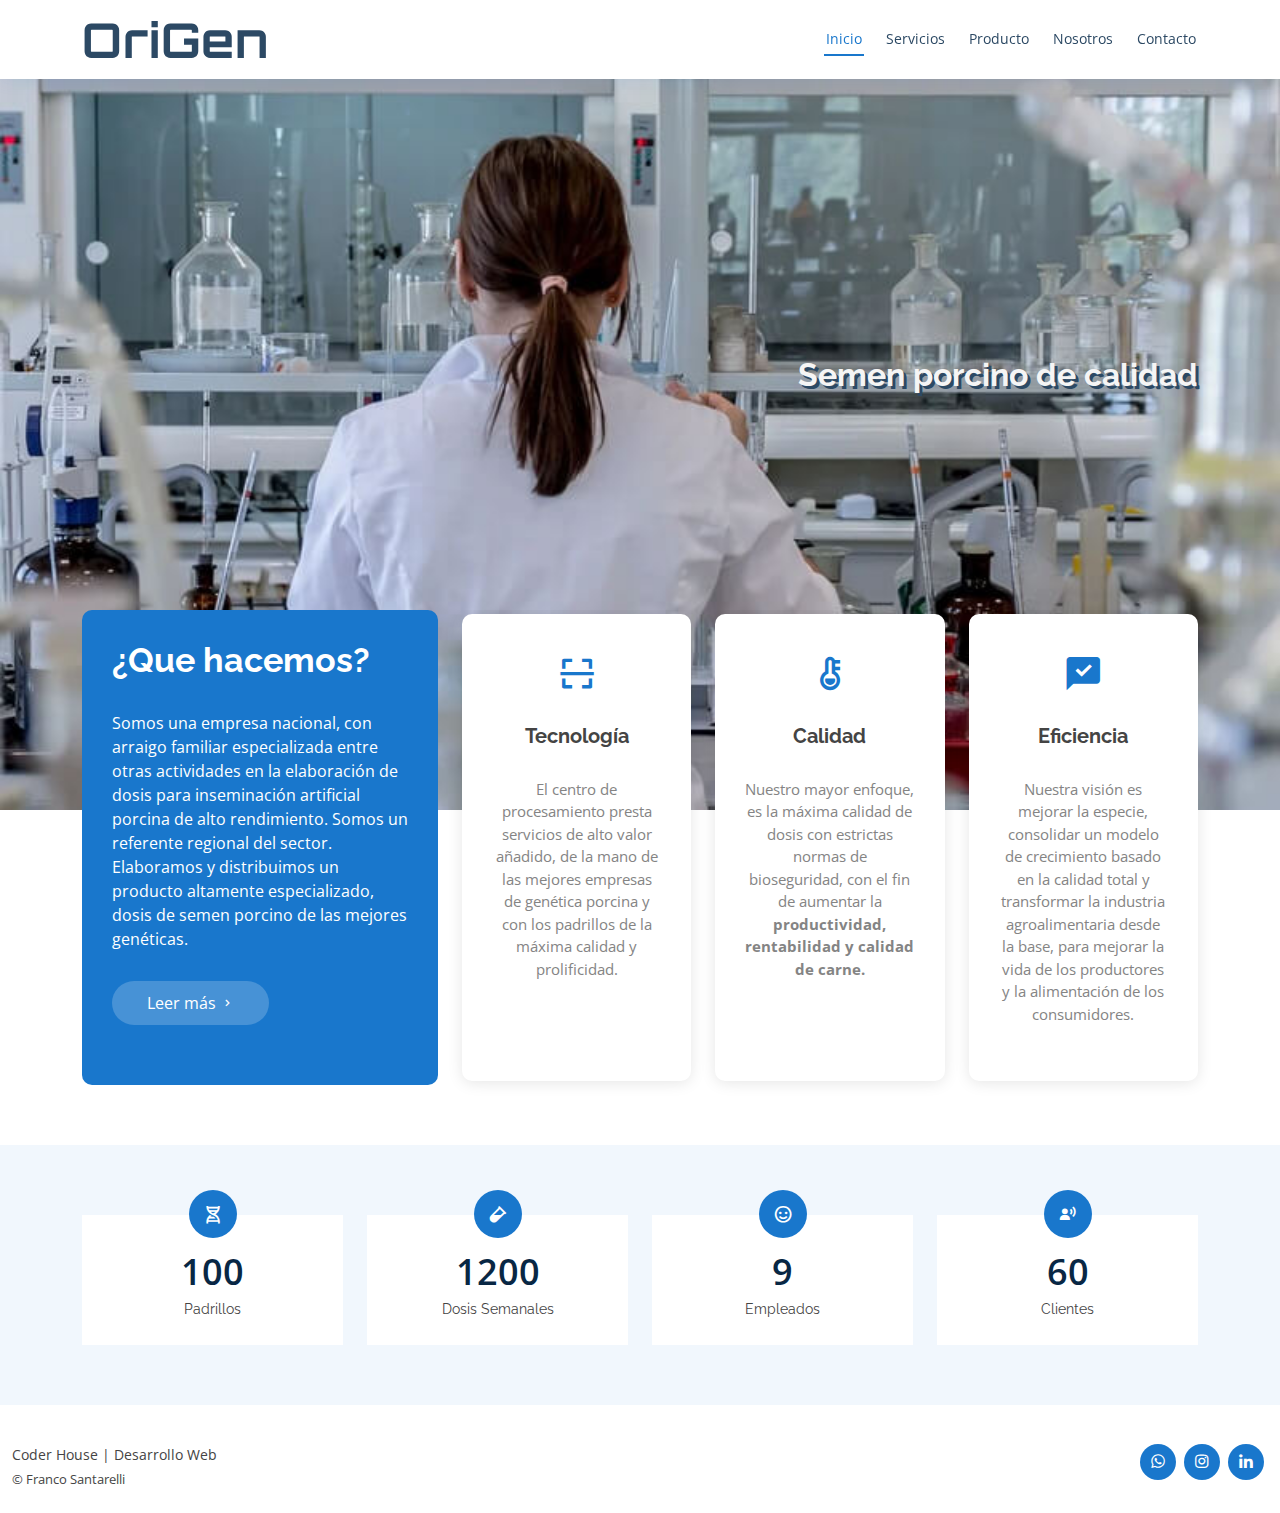
==== index.html @ 579c0810 "Agregué SEO" ====
<!DOCTYPE html>
<html lang="en">

<head>
    <meta charset="UTF-8">
    <meta http-equiv="X-UA-Compatible" content="IE=edge">
    <meta name="viewport" content="width=device-width, initial-scale=1.0">
    <title>OriGen</title>

    <!-- SEO -->

    <meta name="description"
        content="Empresa familiar, especializada en la elaboración de dosis de semen para inseminación artificial porcina de alto rendimiento.">
    <meta name="keywords" content="GENÉTICA, INSEMINACIÓN, ARTIFICIAL, PORCINO, CALIDAD">

    <!-- Google Fonts -->

    <link href="https://fonts.googleapis.com/css2?family=Orbitron&display=swap" rel="stylesheet">
    <link
        href="https://fonts.googleapis.com/css?family=Open+Sans:300,300i,400,400i,600,600i,700,700i|Raleway:300,300i,400,400i,500,500i,600,600i,700,700i|Poppins:300,300i,400,400i,500,500i,600,600i,700,700i"
        rel="stylesheet">

    <!-- Boostrap por CDN-->

    <!-- <link href="https://cdn.jsdelivr.net/npm/bootstrap@5.1.0/dist/css/bootstrap.min.css" rel="stylesheet"
        integrity="sha384-KyZXEAg3QhqLMpG8r+8fhAXLRk2vvoC2f3B09zVXn8CA5QIVfZOJ3BCsw2P0p/We" crossorigin="anonymous"> -->


    <!-- CSS Framework -->

    <link rel="stylesheet" href="./assets/vendor/bootstrap-5.1.0-dist/css/bootstrap.css">
    <link rel="stylesheet" href="./assets/vendor/boxicons/css/boxicons.min.css">
    <link rel="stylesheet" href="./assets/vendor/remixicon/remixicon.css">
    <link rel="stylesheet" href="./assets/vendor/bootstrap-icons/bootstrap-icons.css"> <!-- Menú hamburguesa -->

    <!-- CSS Principal -->

    <link rel="stylesheet" href="./assets/css/style.css">

    <!-- SCSS, por ahora solo Footer -->
    <link rel="stylesheet" href="./assets/css/styles.css">

</head>

<body>

    <!--  Header  -->

    <header id="header" class="fixed-top">
        <div class="container d-flex align-items-center">

            <h1 class="logo me-auto"><a href="./index.html">OriGen</a></h1>

            <nav id="navbar" class="navbar order-last order-lg-0">
                <ul>
                    <li><a class="nav-link scrollto active" href="./index.html">Inicio</a></li>
                    <li><a class="nav-link scrollto" href="./pages/servicios.html">Servicios</a></li>
                    <li><a class="nav-link scrollto" href="./pages/productos.html">Producto</a></li>
                    <li><a class="nav-link scrollto" href="./pages/nosotros.html">Nosotros</a></li>
                    <li><a class="nav-link scrollto" href="./pages/contacto.html">Contacto</a></li>
                </ul>
                <i class="bi bi-list mobile-nav-toggle"></i>
            </nav>

        </div>
    </header>

    <!-- Fin Header -->

    <!--  Intro  -->

    <section id="intro" class="d-flex align-items-center">
        <div class="container">
            <h2>Semen porcino de calidad</h2>
        </div>
    </section>

    <!-- Fin Intro -->

    <main id="main">

        <!--  Que Hacemos  -->

        <section id="queHacemos" class="queHacemos">

            <div class="container">

                <div class="row">
                    <div class="col-lg-4 d-flex align-items-stretch">
                        <div class="content">
                            <h3>¿Que hacemos?</h3>
                            <p>
                                Somos una empresa nacional, con arraigo familiar especializada entre otras actividades
                                en la
                                elaboración de dosis para inseminación artificial porcina de alto rendimiento. Somos un
                                referente
                                regional del sector.
                                Elaboramos y distribuimos un producto altamente especializado, dosis de semen porcino de
                                las
                                mejores
                                genéticas.
                            </p>
                            <div class="text-lg-start">
                                <button type="button" class="more-btn" data-toggle="collapse" data-target="#demo">Leer
                                    más <i class="bx bx-chevron-right"></i></button>
                                <div class="botonColapsado">
                                    <div id="demo" class="collapse">
                                        <p>
                                            Tenemos un alto componente biotecnológico
                                            dedicada a la
                                            prestación
                                            de
                                            servicios
                                            de gran valor añadido: nuestro trabajo e innovación continua ayudan a
                                            incrementar la
                                            rentabilidad
                                            y la
                                            calidad de miles de explotaciones de todo el mundo. Y contribuimos a
                                            optimizar
                                            los
                                            resultados de
                                            las
                                            compañías de mejora genética más competitivas del mercado global.
                                        </p>
                                    </div>
                                </div>
                            </div>
                        </div>


                    </div>
                    <div class="col-lg-8 d-flex align-items-stretch">
                        <div class="icon-boxes d-flex flex-column justify-content-center">
                            <div class="row">
                                <div class="col-xl-4 d-flex align-items-stretch">
                                    <div class="icon-box mt-4 mt-xl-0">
                                        <i class='bx bx-scan'></i>
                                        <h4>Tecnología<a href=""></a></h4>
                                        <p>El centro de procesamiento presta servicios de alto valor añadido, de la
                                            mano
                                            de las mejores
                                            empresas de genética porcina y con los padrillos de la máxima calidad y
                                            prolificidad.</p>
                                    </div>
                                </div>
                                <div class="col-xl-4 d-flex align-items-stretch">
                                    <div class="icon-box mt-4 mt-xl-0">
                                        <i class='bx bxs-thermometer'></i>
                                        <h4>Calidad</h4>
                                        <p>Nuestro mayor enfoque, es la máxima calidad de dosis con estrictas normas de
                                            bioseguridad,
                                            con
                                            el
                                            fin de aumentar la <strong>productividad, rentabilidad y calidad de
                                                carne.</strong></p>
                                    </div>
                                </div>
                                <div class="col-xl-4 d-flex align-items-stretch">
                                    <div class="icon-box mt-4 mt-xl-0">
                                        <i class='bx bxs-comment-check'></i>
                                        <h4>Eficiencia</h4>
                                        <p>Nuestra visión es mejorar la especie, consolidar un modelo de crecimiento
                                            basado en la
                                            calidad
                                            total
                                            y transformar la industria agroalimentaria desde la base, para mejorar la
                                            vida de los
                                            productores y
                                            la alimentación de los consumidores.</p>
                                    </div>
                                </div>
                            </div>
                        </div>

                    </div>
                </div>

            </div>
        </section>

        <!-- Fin Que Hacemos -->

        <!-- Panel  -->

        <section id="counts" class="counts">
            <div class="container">

                <div class="row">

                    <div class="col-lg-3 col-md-6">
                        <div class="count-box">
                            <i class='bx bx-dna'></i>
                            <span>100</span>
                            <p>Padrillos</p>
                        </div>
                    </div>

                    <div class="col-lg-3 col-md-6 mt-5 mt-md-0">
                        <div class="count-box">
                            <i class='bx bxs-vial'></i>
                            <span>1200</span>
                            <p>Dosis Semanales</p>
                        </div>
                    </div>

                    <div class="col-lg-3 col-md-6 mt-5 mt-lg-0">
                        <div class="count-box">
                            <i class='bx bx-smile'></i>
                            <span>9</span>
                            <p>Empleados</p>
                        </div>
                    </div>

                    <div class="col-lg-3 col-md-6 mt-5 mt-lg-0">
                        <div class="count-box">
                            <i class='bx bxs-user-voice'></i>
                            <span>60</span>
                            <p>Clientes</p>
                        </div>
                    </div>

                </div>

            </div>
        </section>

        <!-- Fin Panel  -->

        <!-- Footer -->

        <footer class="footer">
            <div class="container-fluid d-md-flex py-4">

                <div class="me-md-auto text-center text-md-start">
                    <div class="derechos">
                        Coder House | Desarrollo Web
                    </div>
                    <div class="creditos">
                        &copy; Franco Santarelli
                    </div>
                </div>
                <div class="social-links text-center text-md-right pt-3 pt-md-0">
                    <a href="#" class="whatsapp"><i class='bx bxl-whatsapp'></i></a>
                    <a href="#" class="instagram"><i class="bx bxl-instagram"></i></a>
                    <a href="#" class="linkedin"><i class="bx bxl-linkedin"></i></a>
                </div>

            </div>
        </footer>

        <!-- Fin Footer -->

        <!-- Menu Hamburguesa -->
        <script src="./assets/js/main.js"></script>

        <!-- JS Bootstrap -->

        <script src="https://code.jquery.com/jquery-3.5.1.slim.min.js"
            integrity="sha384-DfXdz2htPH0lsSSs5nCTpuj/zy4C+OGpamoFVy38MVBnE+IbbVYUew+OrCXaRkfj"
            crossorigin="anonymous"></script>
        <script src="https://cdn.jsdelivr.net/npm/popper.js@1.16.0/dist/umd/popper.min.js"
            integrity="sha384-Q6E9RHvbIyZFJoft+2mJbHaEWldlvI9IOYy5n3zV9zzTtmI3UksdQRVvoxMfooAo"
            crossorigin="anonymous"></script>
        <script src="https://stackpath.bootstrapcdn.com/bootstrap/4.5.0/js/bootstrap.min.js"
            integrity="sha384-OgVRvuATP1z7JjHLkuOU7Xw704+h835Lr+6QL9UvYjZE3Ipu6Tp75j7Bh/kR0JKI"
            crossorigin="anonymous"></script>

</body>
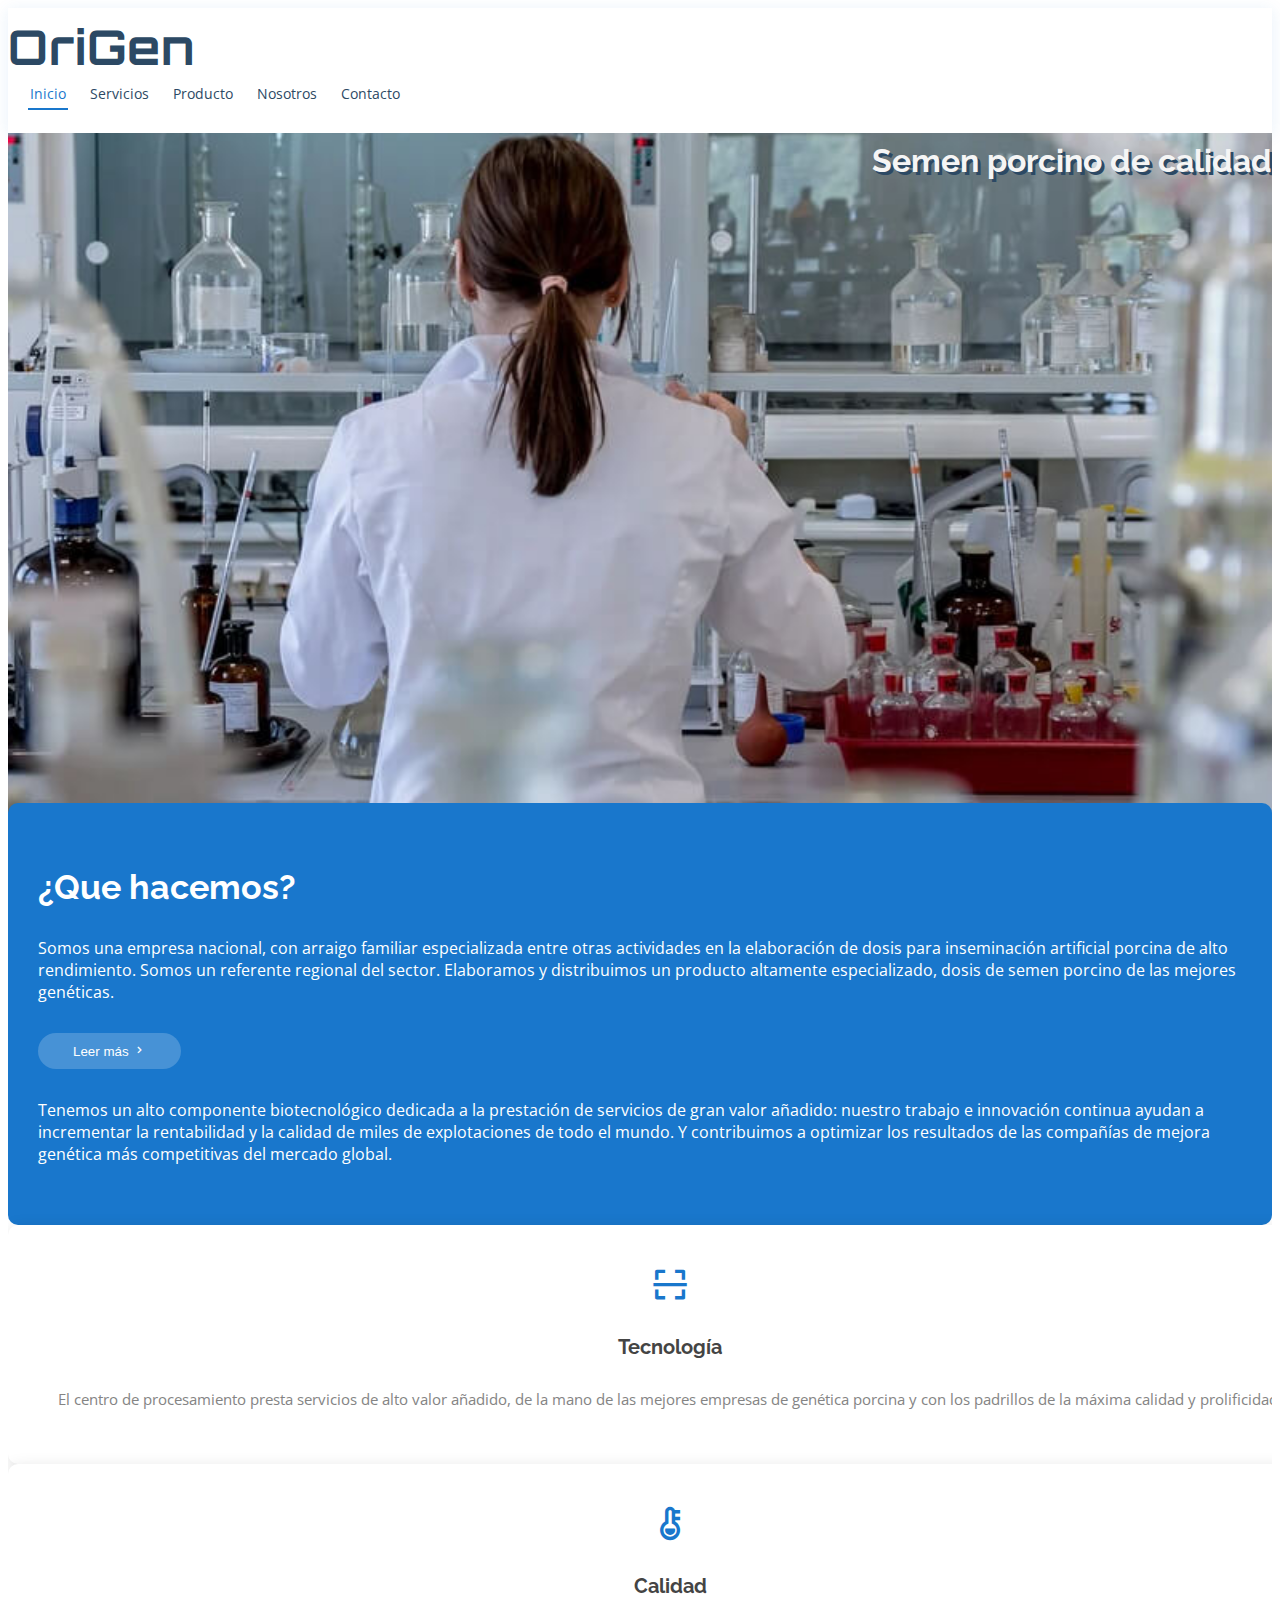
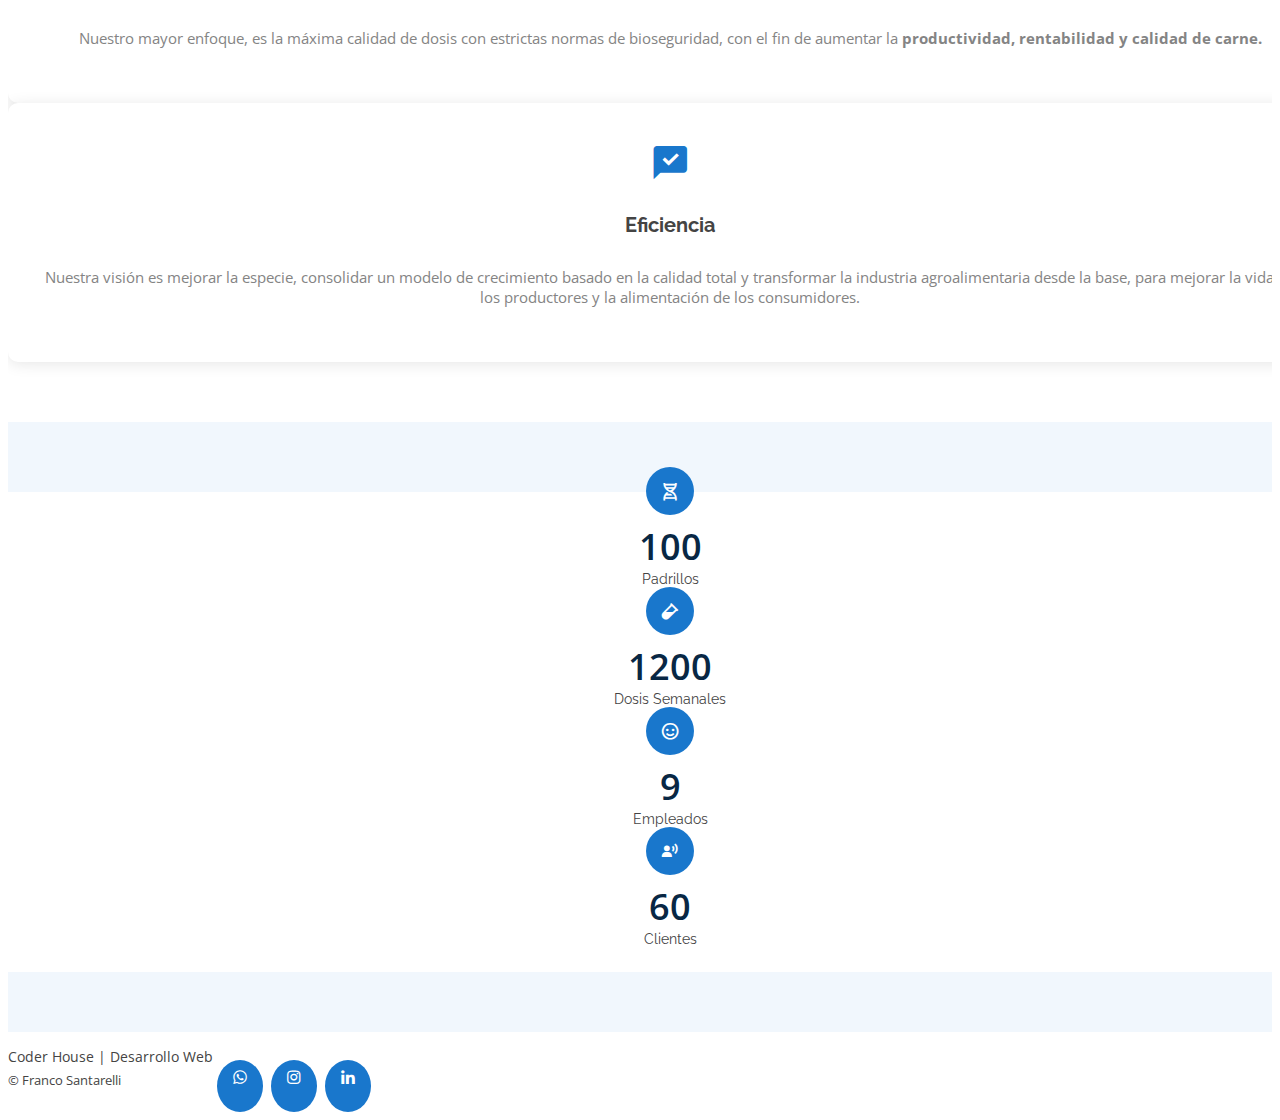
==== commit 419ac42c: "PreEntregaNro4" ====
--- a/index.html
+++ b/index.html
@@ -22,23 +22,20 @@
 
     <!-- Boostrap por CDN-->
 
-    <!-- <link href="https://cdn.jsdelivr.net/npm/bootstrap@5.1.0/dist/css/bootstrap.min.css" rel="stylesheet"
-        integrity="sha384-KyZXEAg3QhqLMpG8r+8fhAXLRk2vvoC2f3B09zVXn8CA5QIVfZOJ3BCsw2P0p/We" crossorigin="anonymous"> -->
+    <link href="https://cdn.jsdelivr.net/npm/bootstrap@5.1.0/dist/css/bootstrap.min.css" rel="stylesheet"
+        integrity="sha384-KyZXEAg3QhqLMpG8r+8fhAXLRk2vvoC2f3B09zVXn8CA5QIVfZOJ3BCsw2P0p/We" crossorigin="anonymous">
 
 
     <!-- CSS Framework -->
 
-    <link rel="stylesheet" href="./assets/vendor/bootstrap-5.1.0-dist/css/bootstrap.css">
+    <!--     <link rel="stylesheet" href="./assets/vendor/bootstrap-5.1.0-dist/css/bootstrap.css"> -->
     <link rel="stylesheet" href="./assets/vendor/boxicons/css/boxicons.min.css">
     <link rel="stylesheet" href="./assets/vendor/remixicon/remixicon.css">
     <link rel="stylesheet" href="./assets/vendor/bootstrap-icons/bootstrap-icons.css"> <!-- Menú hamburguesa -->
 
-    <!-- CSS Principal -->
-
-    <link rel="stylesheet" href="./assets/css/style.css">
-
-    <!-- SCSS, por ahora solo Footer -->
+    <!-- SCSS y Menu -->
     <link rel="stylesheet" href="./assets/css/styles.css">
+    <link rel="stylesheet" href="./assets/css/styles_menu.css">
 
 </head>
 
--- a/assets/css/styles.css
+++ b/assets/css/styles.css
@@ -1,3 +1,65 @@
+/* General */
+body {
+  font-family: "Open Sans", sans-serif;
+  color: #444444;
+}
+
+a {
+  color: #1977cc;
+  text-decoration: none;
+}
+
+a:hover {
+  color: #3291e6;
+  text-decoration: none;
+}
+
+h1,
+h2,
+h3,
+h4,
+h5,
+h6 {
+  font-family: "Raleway", sans-serif;
+}
+
+/* Contenedores comunes */
+/* Header */
+#header {
+  background: #fff;
+  -webkit-transition: all 0.5s;
+  transition: all 0.5s;
+  z-index: 997;
+  padding: 15px 0;
+  -webkit-box-shadow: 0px 2px 15px rgba(25, 119, 204, 0.1);
+          box-shadow: 0px 2px 15px rgba(25, 119, 204, 0.1);
+}
+
+#header .logo {
+  font-size: 30px;
+  margin: 0;
+  padding: 0;
+  line-height: 1;
+  font-weight: 700;
+  letter-spacing: 0.5px;
+  font-family: 'Orbitron', sans-serif;
+  font-size: xxx-large;
+}
+
+#header .logo a {
+  color: #2c4964;
+}
+
+#header .logo img {
+  max-height: 40px;
+}
+
+#header.header-scrolled {
+  top: 0;
+}
+
+/* Menu */
+/* @import "_menu"; */
 /* Footer */
 .footer {
   color: #444444;
@@ -9,10 +71,6 @@
   padding-top: 5px;
   font-size: 13px;
   color: #444444;
-}
-
-.footer .creditos p {
-  color: red;
 }
 
 .footer .social-links a {
@@ -36,4 +94,616 @@
   color: #fff;
   text-decoration: none;
 }
+
+/* Titulos secciones (pages) */
+section {
+  padding: 0 0 60px 0;
+  overflow: hidden;
+}
+
+.section-bg {
+  background-color: #f1f7fd;
+}
+
+.section-title {
+  text-align: center;
+  padding-bottom: 30px;
+}
+
+.section-title h2 {
+  font-size: 32px;
+  font-weight: bold;
+  margin-bottom: 20px;
+  padding-bottom: 20px;
+  position: relative;
+  color: #2c4964;
+  margin-top: 100px;
+}
+
+.section-title h2::before {
+  content: "";
+  position: absolute;
+  display: block;
+  width: 120px;
+  height: 1px;
+  background: #ddd;
+  bottom: 1px;
+  left: calc(50% - 60px);
+}
+
+.section-title h2::after {
+  content: "";
+  position: absolute;
+  display: block;
+  width: 40px;
+  height: 3px;
+  background: #1977cc;
+  bottom: 0;
+  left: calc(50% - 20px);
+}
+
+.section-title p {
+  margin-bottom: 0;
+}
+
+/* Home */
+#intro {
+  width: 100%;
+  height: 90vh;
+  background: url("../img/gallery/gallery-3.jpg") top center;
+  background-size: cover;
+  margin-bottom: -200px;
+}
+
+#intro .container {
+  position: relative;
+}
+
+#intro h2 {
+  margin: 0;
+  font-size: 78px;
+  font-weight: 700;
+  line-height: 56px;
+  color: whitesmoke;
+  text-shadow: 3px 3px #2c4964;
+  text-align: right;
+  font-size: xx-large;
+}
+
+#intro .btn-get-started {
+  font-family: "Raleway", sans-serif;
+  text-transform: uppercase;
+  font-weight: 500;
+  font-size: 14px;
+  letter-spacing: 1px;
+  display: inline-block;
+  padding: 12px 35px;
+  margin-top: 30px;
+  border-radius: 50px;
+  -webkit-transition: 0.5s;
+  transition: 0.5s;
+  color: #fff;
+  background: #1977cc;
+}
+
+#intro .btn-get-started:hover {
+  background: #3291e6;
+}
+
+@media (min-width: 1024px) {
+  #intro {
+    background-attachment: fixed;
+  }
+}
+
+@media (max-width: 992px) {
+  #intro {
+    margin-bottom: 0;
+    height: 100vh;
+  }
+  #intro .container {
+    padding-bottom: 63px;
+  }
+  #intro h1 {
+    font-size: 28px;
+    line-height: 36px;
+  }
+  #intro h2 {
+    font-size: 18px;
+    line-height: 24px;
+    margin-bottom: 30px;
+  }
+}
+
+@media (max-height: 600px) {
+  #intro {
+    height: 110vh;
+  }
+}
+
+/* Que Hacemos */
+.queHacemos .content {
+  padding: 30px;
+  background: #1977cc;
+  border-radius: 10px;
+  color: #fff;
+}
+
+.queHacemos .content h3 {
+  font-weight: 700;
+  font-size: 34px;
+  margin-bottom: 30px;
+}
+
+.queHacemos .content p {
+  margin-bottom: 30px;
+}
+
+.queHacemos .content .more-btn {
+  display: inline-block;
+  -webkit-transition: all ease-in-out 0.4s;
+  transition: all ease-in-out 0.4s;
+  background: rgba(255, 255, 255, 0.2);
+  border: 0;
+  padding: 10px 35px;
+  color: #fff;
+  -webkit-transition: 0.4s;
+  transition: 0.4s;
+  border-radius: 50px;
+}
+
+.queHacemos .content .more-btn i {
+  font-size: 14px;
+}
+
+.queHacemos .content .more-btn:hover {
+  color: #1977cc;
+  background: #fff;
+}
+
+.queHacemos .icon-boxes .icon-box {
+  text-align: center;
+  border-radius: 10px;
+  background: #fff;
+  -webkit-box-shadow: 0px 2px 15px rgba(0, 0, 0, 0.1);
+          box-shadow: 0px 2px 15px rgba(0, 0, 0, 0.1);
+  padding: 40px 30px;
+  width: 100%;
+}
+
+.queHacemos .icon-boxes .icon-box i {
+  font-size: 40px;
+  color: #1977cc;
+  margin-bottom: 30px;
+}
+
+.queHacemos .icon-boxes .icon-box h4 {
+  font-size: 20px;
+  font-weight: 700;
+  margin: 0 0 30px 0;
+}
+
+.queHacemos .icon-boxes .icon-box p {
+  font-size: 15px;
+  color: #848484;
+}
+
+.queHacemos .botonColapsado {
+  margin-top: 30px;
+}
+
+.counts {
+  background: #f1f7fd;
+  padding: 70px 0 60px;
+}
+
+.counts .count-box {
+  padding: 30px 30px 25px 30px;
+  width: 100%;
+  position: relative;
+  text-align: center;
+  background: #fff;
+}
+
+.counts .count-box i {
+  position: absolute;
+  top: -25px;
+  left: 50%;
+  -webkit-transform: translateX(-50%);
+          transform: translateX(-50%);
+  font-size: 20px;
+  background: #1977cc;
+  color: #fff;
+  border-radius: 50px;
+  display: -webkit-inline-box;
+  display: -ms-inline-flexbox;
+  display: inline-flex;
+  -webkit-box-align: center;
+      -ms-flex-align: center;
+          align-items: center;
+  -webkit-box-pack: center;
+      -ms-flex-pack: center;
+          justify-content: center;
+  width: 48px;
+  height: 48px;
+}
+
+.counts .count-box span {
+  font-size: 36px;
+  display: block;
+  font-weight: 600;
+  color: #082744;
+}
+
+.counts .count-box p {
+  padding: 0;
+  margin: 0;
+  font-family: "Raleway", sans-serif;
+  font-size: 14px;
+}
+
+/* Servicios */
+.servicios .icon-box {
+  text-align: center;
+  border: 1px solid #d5e1ed;
+  padding: 80px 20px;
+  -webkit-transition: all ease-in-out 0.3s;
+  transition: all ease-in-out 0.3s;
+}
+
+.servicios .icon-box .icon {
+  margin: 0 auto;
+  width: 64px;
+  height: 64px;
+  background: #1977cc;
+  border-radius: 5px;
+  -webkit-transition: all 0.3s ease-out 0s;
+  transition: all 0.3s ease-out 0s;
+  display: -webkit-box;
+  display: -ms-flexbox;
+  display: flex;
+  -webkit-box-align: center;
+      -ms-flex-align: center;
+          align-items: center;
+  -webkit-box-pack: center;
+      -ms-flex-pack: center;
+          justify-content: center;
+  margin-bottom: 20px;
+  -webkit-transform-style: preserve-3d;
+          transform-style: preserve-3d;
+}
+
+.servicios .icon-box .icon i {
+  color: #fff;
+  font-size: 28px;
+}
+
+.servicios .icon-box .icon::before {
+  position: absolute;
+  content: "";
+  left: -8px;
+  top: -8px;
+  height: 100%;
+  width: 100%;
+  background: #badaf7;
+  border-radius: 5px;
+  -webkit-transition: all 0.3s ease-out 0s;
+  transition: all 0.3s ease-out 0s;
+  -webkit-transform: translateZ(-1px);
+          transform: translateZ(-1px);
+}
+
+.servicios .icon-box h4 {
+  font-weight: 700;
+  margin-bottom: 15px;
+  font-size: 24px;
+}
+
+.servicios .icon-box h4 a {
+  color: #2c4964;
+}
+
+.servicios .icon-box p {
+  line-height: 24px;
+  font-size: 14px;
+  margin-bottom: 0;
+}
+
+.servicios .icon-box:hover {
+  background: #1977cc;
+  border-color: #1977cc;
+}
+
+.servicios .icon-box:hover .icon {
+  background: #fff;
+}
+
+.servicios .icon-box:hover .icon i {
+  color: #1977cc;
+}
+
+.servicios .icon-box:hover .icon::before {
+  background: #3291e6;
+}
+
+.servicios .icon-box:hover h4 a {
+  color: #fff;
+}
+
+.servicios .icon-box:hover p {
+  color: #fff;
+}
+
+/* Productos */
+.productos {
+  overflow: hidden;
+}
+
+.productos .nav-tabs {
+  border: 0;
+}
+
+.productos .nav-link {
+  border: 0;
+  padding: 12px 15px 12px 0;
+  -webkit-transition: 0.3s;
+  transition: 0.3s;
+  color: #2c4964;
+  border-radius: 0;
+  border-right: 2px solid #ebf1f6;
+  font-weight: 600;
+  font-size: 15px;
+}
+
+.productos .nav-link:hover {
+  color: #1977cc;
+}
+
+.productos .nav-link.active {
+  color: #1977cc;
+  border-color: #1977cc;
+}
+
+.productos .tab-pane.active {
+  -webkit-animation: fadeIn 0.5s ease-out;
+  animation: fadeIn 0.5s ease-out;
+}
+
+.productos .details h3 {
+  font-size: 26px;
+  font-weight: 600;
+  margin-bottom: 20px;
+  color: #2c4964;
+}
+
+.productos .details p {
+  color: #777777;
+}
+
+.productos .details p:last-child {
+  margin-bottom: 0;
+}
+
+.sectionCarousel {
+  background-color: #f1f7fd;
+  padding: 5px 0;
+}
+
+@media (max-width: 992px) {
+  .productos .nav-link {
+    border: 0;
+    padding: 15px;
+  }
+  .productos .nav-link.active {
+    color: #fff;
+    background: #1977cc;
+  }
+}
+
+/* Nosotros */
+.nosotros {
+  background: #fff;
+}
+
+.nosotros .member {
+  position: relative;
+  -webkit-box-shadow: 0px 2px 15px rgba(44, 73, 100, 0.08);
+          box-shadow: 0px 2px 15px rgba(44, 73, 100, 0.08);
+  padding: 30px;
+  border-radius: 10px;
+}
+
+.nosotros .member .pic {
+  overflow: hidden;
+  width: 180px;
+  border-radius: 50%;
+}
+
+.nosotros .member .pic img {
+  -webkit-transition: ease-in-out 0.3s;
+  transition: ease-in-out 0.3s;
+}
+
+.nosotros .member:hover img {
+  -webkit-transform: scale(1.1);
+          transform: scale(1.1);
+}
+
+.nosotros .member .member-info {
+  padding-left: 30px;
+}
+
+.nosotros .member h4 {
+  font-weight: 700;
+  margin-bottom: 5px;
+  font-size: 20px;
+  color: #2c4964;
+}
+
+.nosotros .member span {
+  display: block;
+  font-size: 15px;
+  padding-bottom: 10px;
+  position: relative;
+  font-weight: 500;
+}
+
+.nosotros .member span::after {
+  content: "";
+  position: absolute;
+  display: block;
+  width: 50px;
+  height: 1px;
+  background: #b2c8dd;
+  bottom: 0;
+  left: 0;
+}
+
+.nosotros .member p {
+  margin: 10px 0 0 0;
+  font-size: 14px;
+}
+
+.nosotros .member .social {
+  margin-top: 12px;
+  display: -webkit-box;
+  display: -ms-flexbox;
+  display: flex;
+  -webkit-box-align: center;
+      -ms-flex-align: center;
+          align-items: center;
+  -webkit-box-pack: start;
+      -ms-flex-pack: start;
+          justify-content: flex-start;
+}
+
+.nosotros .member .social a {
+  -webkit-transition: ease-in-out 0.3s;
+  transition: ease-in-out 0.3s;
+  display: -webkit-box;
+  display: -ms-flexbox;
+  display: flex;
+  -webkit-box-align: center;
+      -ms-flex-align: center;
+          align-items: center;
+  -webkit-box-pack: center;
+      -ms-flex-pack: center;
+          justify-content: center;
+  border-radius: 50px;
+  width: 32px;
+  height: 32px;
+  background: #a0bcd5;
+}
+
+.nosotros .member .social a i {
+  color: #fff;
+  font-size: 16px;
+  margin: 0 2px;
+}
+
+.nosotros .member .social a:hover {
+  background: #1977cc;
+}
+
+.nosotros .member .social a + a {
+  margin-left: 8px;
+}
+
+/* Contacto */
+.contacto .info {
+  width: 100%;
+  background: #fff;
+}
+
+.contacto .info i {
+  font-size: 20px;
+  color: #1977cc;
+  float: left;
+  width: 44px;
+  height: 44px;
+  background: #d6e9fa;
+  display: -webkit-box;
+  display: -ms-flexbox;
+  display: flex;
+  -webkit-box-pack: center;
+      -ms-flex-pack: center;
+          justify-content: center;
+  -webkit-box-align: center;
+      -ms-flex-align: center;
+          align-items: center;
+  border-radius: 50px;
+  -webkit-transition: all 0.3s ease-in-out;
+  transition: all 0.3s ease-in-out;
+}
+
+.contacto .info h4 {
+  padding: 0 0 0 60px;
+  font-size: 22px;
+  font-weight: 600;
+  margin-bottom: 5px;
+  color: #2c4964;
+}
+
+.contacto .info p {
+  padding: 0 0 0 60px;
+  margin-bottom: 0;
+  font-size: 14px;
+  color: #4b7dab;
+}
+
+.contacto .info .email {
+  margin-top: 40px;
+}
+
+.contacto .info .email:hover i {
+  background: #1977cc;
+  color: #fff;
+}
+
+.contacto .info .telefono {
+  margin-top: 40px;
+}
+
+.contacto .info .telefono:hover i {
+  background: #1977cc;
+  color: #fff;
+}
+
+.contacto .info .direccion:hover i {
+  background: #1977cc;
+  color: #fff;
+}
+
+.contacto .text-center button[type="submit"] {
+  background: #1977cc;
+  border: 0;
+  padding: 10px 35px;
+  color: #fff;
+  -webkit-transition: 0.4s;
+  transition: 0.4s;
+  border-radius: 50px;
+}
+
+.contacto .text-center button[type="submit"]:hover {
+  background: #1c84e3;
+}
+
+.contacto .text-center button[type="reset"] {
+  background: #1977cc;
+  border: 0;
+  padding: 10px 35px;
+  color: #fff;
+  -webkit-transition: 0.4s;
+  transition: 0.4s;
+  border-radius: 50px;
+}
+
+.contacto .text-center button[type="reset"]:hover {
+  background: #1c84e3;
+}
+
+.text-center {
+  display: inline-block;
+  margin-top: 15px;
+}
 /*# sourceMappingURL=styles.css.map */--- a/assets/css/styles_menu.css
+++ b/assets/css/styles_menu.css
@@ -0,0 +1,163 @@
+/* Menu de Navegación */
+
+/* Menú Desktop */
+
+.navbar {
+    padding: 0;
+}
+
+.navbar ul {
+    margin: 0;
+    padding: 0;
+    display: flex;
+    list-style: none;
+    align-items: center;
+}
+
+.navbar li {
+    position: relative;
+}
+
+.navbar>ul>li {
+    position: relative;
+    white-space: nowrap;
+    padding: 8px 0 8px 20px;
+}
+
+.navbar a, .navbar a:focus {
+    display: flex;
+    align-items: center;
+    justify-content: space-between;
+    font-size: 14px;
+    color: #2c4964;
+    white-space: nowrap;
+    transition: 0.3s;
+    border-bottom: 2px solid #fff;
+    padding: 5px 2px;
+}
+
+.navbar a i, .navbar a:focus i {
+    font-size: 12px;
+    line-height: 0;
+    margin-left: 5px;
+}
+
+.navbar a:hover, .navbar .active, .navbar .active:focus, .navbar li:hover>a {
+    color: #1977cc;
+    border-color: #1977cc;
+}
+
+@media (max-width: 1366px) {
+    .navbar .dropdown .dropdown ul {
+        left: -90%;
+    }
+    .navbar .dropdown .dropdown:hover>ul {
+        left: -100%;
+    }
+}
+
+/* Menú Mobile */
+
+.mobile-nav-toggle {
+    color: #2c4964;
+    font-size: 28px;
+    cursor: pointer;
+    display: none;
+    line-height: 0;
+    transition: 0.5s;
+}
+
+.mobile-nav-toggle.bi-x {
+    color: #fff;
+}
+
+@media (max-width: 991px) {
+    .mobile-nav-toggle {
+        display: block;
+    }
+    .navbar ul {
+        display: none;
+    }
+}
+
+.navbar-mobile {
+    position: fixed;
+    overflow: hidden;
+    top: 0;
+    right: 0;
+    left: 0;
+    bottom: 0;
+    background: rgba(28, 47, 65, 0.9);
+    transition: 0.3s;
+    z-index: 999;
+}
+
+.navbar-mobile .mobile-nav-toggle {
+    position: absolute;
+    top: 15px;
+    right: 15px;
+}
+
+.navbar-mobile ul {
+    display: block;
+    position: absolute;
+    top: 55px;
+    right: 15px;
+    bottom: 15px;
+    left: 15px;
+    padding: 10px 0;
+    background-color: #fff;
+    overflow-y: auto;
+    transition: 0.3s;
+}
+
+.navbar-mobile>ul>li {
+    padding: 0;
+}
+
+.navbar-mobile a {
+    padding: 10px 20px;
+    font-size: 15px;
+    color: #2c4964;
+    border: none;
+}
+
+.navbar-mobile a:hover, .navbar-mobile .active, .navbar-mobile li:hover>a {
+    color: #1977cc;
+}
+
+.navbar-mobile .getstarted {
+    margin: 15px;
+}
+
+.navbar-mobile .dropdown ul {
+    position: static;
+    display: none;
+    margin: 10px 20px;
+    padding: 10px 0;
+    z-index: 99;
+    opacity: 1;
+    visibility: visible;
+    background: #fff;
+    box-shadow: 0px 0px 30px rgba(127, 137, 161, 0.25);
+}
+
+.navbar-mobile .dropdown ul li {
+    min-width: 200px;
+}
+
+.navbar-mobile .dropdown ul a {
+    padding: 10px 20px;
+}
+
+.navbar-mobile .dropdown ul a i {
+    font-size: 12px;
+}
+
+.navbar-mobile .dropdown ul a:hover, .navbar-mobile .dropdown ul .active:hover, .navbar-mobile .dropdown ul li:hover>a {
+    color: #1977cc;
+}
+
+.navbar-mobile .dropdown>.dropdown-active {
+    display: block;
+}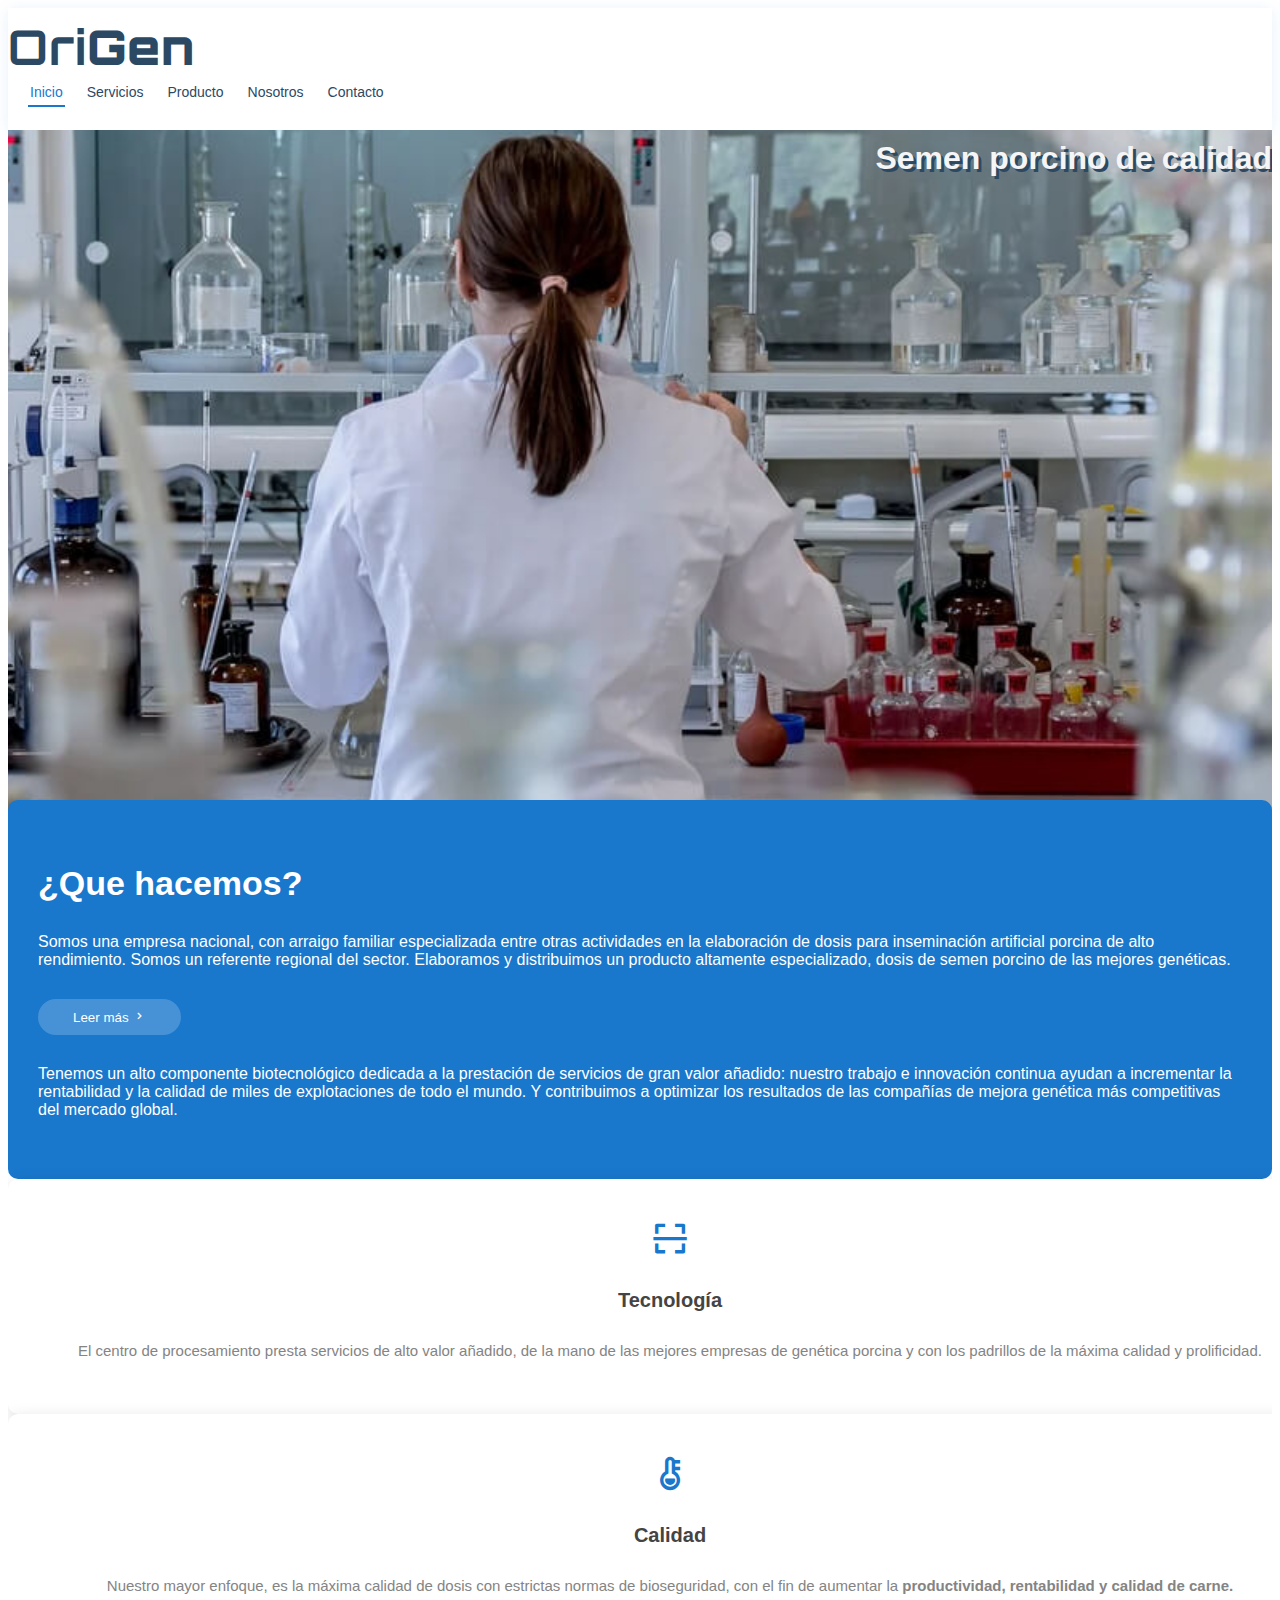
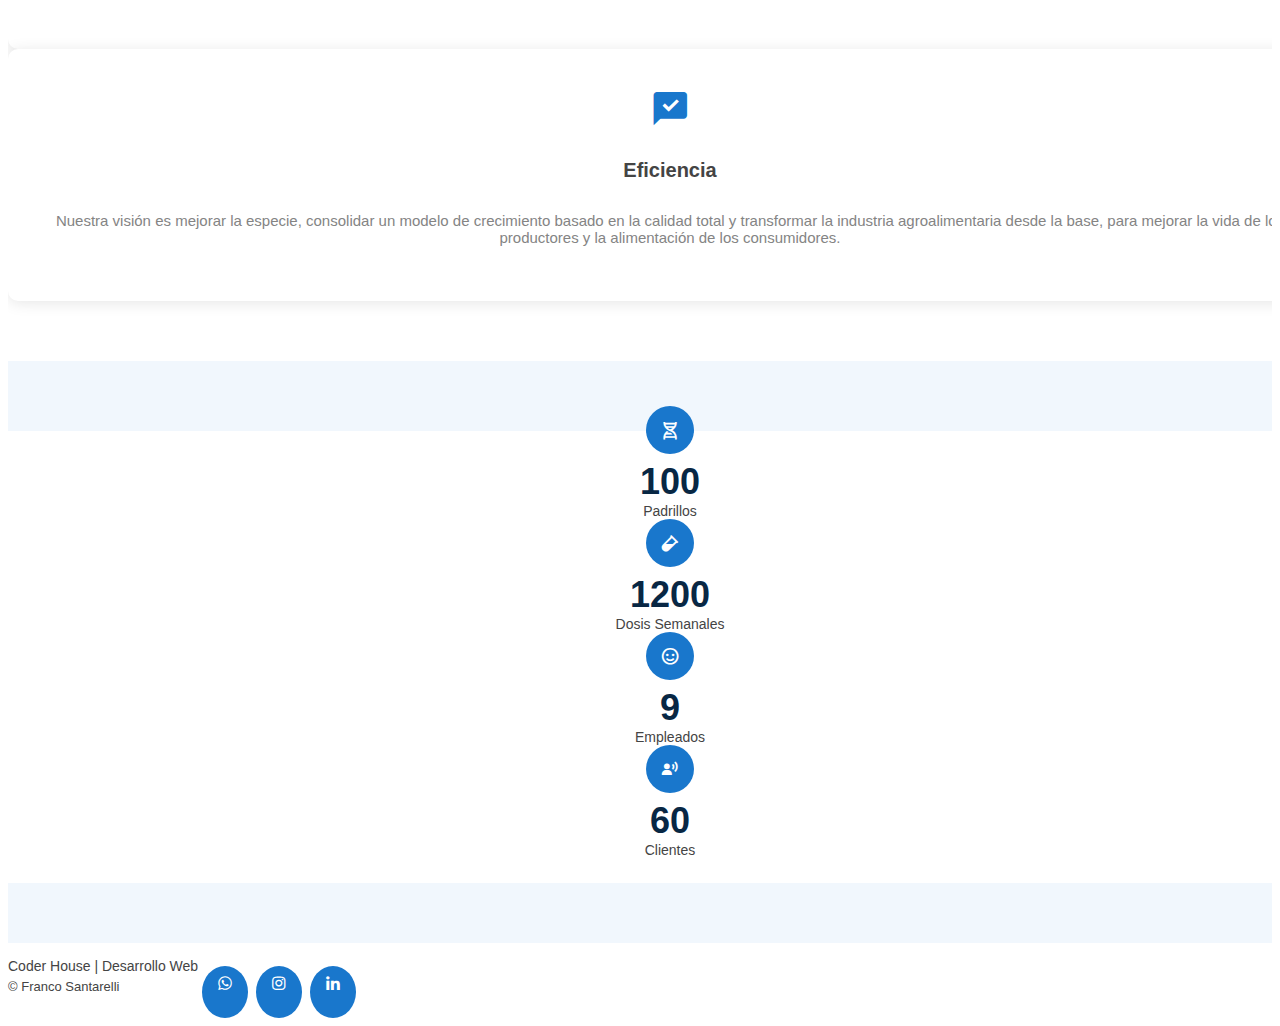
==== commit 9f901342: "Correcciones Varias Post Entrega Nro 4" ====
--- a/index.html
+++ b/index.html
@@ -1,5 +1,5 @@
 <!DOCTYPE html>
-<html lang="en">
+<html lang="es">
 
 <head>
     <meta charset="UTF-8">
@@ -16,9 +16,6 @@
     <!-- Google Fonts -->
 
     <link href="https://fonts.googleapis.com/css2?family=Orbitron&display=swap" rel="stylesheet">
-    <link
-        href="https://fonts.googleapis.com/css?family=Open+Sans:300,300i,400,400i,600,600i,700,700i|Raleway:300,300i,400,400i,500,500i,600,600i,700,700i|Poppins:300,300i,400,400i,500,500i,600,600i,700,700i"
-        rel="stylesheet">
 
     <!-- Boostrap por CDN-->
 
@@ -28,12 +25,11 @@
 
     <!-- CSS Framework -->
 
-    <!--     <link rel="stylesheet" href="./assets/vendor/bootstrap-5.1.0-dist/css/bootstrap.css"> -->
     <link rel="stylesheet" href="./assets/vendor/boxicons/css/boxicons.min.css">
     <link rel="stylesheet" href="./assets/vendor/remixicon/remixicon.css">
     <link rel="stylesheet" href="./assets/vendor/bootstrap-icons/bootstrap-icons.css"> <!-- Menú hamburguesa -->
 
-    <!-- SCSS y Menu -->
+    <!-- SCSS y CSS Menu -->
     <link rel="stylesheet" href="./assets/css/styles.css">
     <link rel="stylesheet" href="./assets/css/styles_menu.css">
 
@@ -46,7 +42,7 @@
     <header id="header" class="fixed-top">
         <div class="container d-flex align-items-center">
 
-            <h1 class="logo me-auto"><a href="./index.html">OriGen</a></h1>
+            <h1 class="logo me-auto"><a href="./index.html">Ori<strong>Gen</strong></a></h1>
 
             <nav id="navbar" class="navbar order-last order-lg-0">
                 <ul>
@@ -179,7 +175,7 @@
 
         <!-- Panel  -->
 
-        <section id="counts" class="counts">
+        <div id="counts" class="counts">
             <div class="container">
 
                 <div class="row">
@@ -219,47 +215,49 @@
                 </div>
 
             </div>
-        </section>
-
-        <!-- Fin Panel  -->
-
-        <!-- Footer -->
-
-        <footer class="footer">
-            <div class="container-fluid d-md-flex py-4">
-
-                <div class="me-md-auto text-center text-md-start">
-                    <div class="derechos">
-                        Coder House | Desarrollo Web
-                    </div>
-                    <div class="creditos">
-                        &copy; Franco Santarelli
-                    </div>
-                </div>
-                <div class="social-links text-center text-md-right pt-3 pt-md-0">
-                    <a href="#" class="whatsapp"><i class='bx bxl-whatsapp'></i></a>
-                    <a href="#" class="instagram"><i class="bx bxl-instagram"></i></a>
-                    <a href="#" class="linkedin"><i class="bx bxl-linkedin"></i></a>
-                </div>
-
-            </div>
-        </footer>
-
-        <!-- Fin Footer -->
-
-        <!-- Menu Hamburguesa -->
-        <script src="./assets/js/main.js"></script>
-
-        <!-- JS Bootstrap -->
-
-        <script src="https://code.jquery.com/jquery-3.5.1.slim.min.js"
-            integrity="sha384-DfXdz2htPH0lsSSs5nCTpuj/zy4C+OGpamoFVy38MVBnE+IbbVYUew+OrCXaRkfj"
-            crossorigin="anonymous"></script>
-        <script src="https://cdn.jsdelivr.net/npm/popper.js@1.16.0/dist/umd/popper.min.js"
-            integrity="sha384-Q6E9RHvbIyZFJoft+2mJbHaEWldlvI9IOYy5n3zV9zzTtmI3UksdQRVvoxMfooAo"
-            crossorigin="anonymous"></script>
-        <script src="https://stackpath.bootstrapcdn.com/bootstrap/4.5.0/js/bootstrap.min.js"
-            integrity="sha384-OgVRvuATP1z7JjHLkuOU7Xw704+h835Lr+6QL9UvYjZE3Ipu6Tp75j7Bh/kR0JKI"
-            crossorigin="anonymous"></script>
+        </div>
+
+    </main>
+
+    <!-- Fin Panel  -->
+
+    <!-- Footer -->
+
+    <footer class="footer">
+        <div class="container-fluid d-md-flex py-4">
+
+            <div class="me-md-auto text-center text-md-start">
+                <div class="derechos">
+                    Coder House | Desarrollo Web
+                </div>
+                <div class="creditos">
+                    &copy; Franco Santarelli
+                </div>
+            </div>
+            <div class="social-links text-center text-md-right pt-3 pt-md-0">
+                <a href="https://web.whatsapp.com/" class="whatsapp"><i class='bx bxl-whatsapp'></i></a>
+                <a href="https://www.instagram.com/?hl=es" class="instagram"><i class="bx bxl-instagram"></i></a>
+                <a href="https://www.linkedin.com/" class="linkedin"><i class="bx bxl-linkedin"></i></a>
+            </div>
+
+        </div>
+    </footer>
+
+    <!-- Fin Footer -->
+
+    <!-- Menu Hamburguesa -->
+    <script src="./assets/js/main.js"></script>
+
+    <!-- JS Bootstrap -->
+
+    <script src="https://code.jquery.com/jquery-3.5.1.slim.min.js"
+        integrity="sha384-DfXdz2htPH0lsSSs5nCTpuj/zy4C+OGpamoFVy38MVBnE+IbbVYUew+OrCXaRkfj"
+        crossorigin="anonymous"></script>
+    <script src="https://cdn.jsdelivr.net/npm/popper.js@1.16.0/dist/umd/popper.min.js"
+        integrity="sha384-Q6E9RHvbIyZFJoft+2mJbHaEWldlvI9IOYy5n3zV9zzTtmI3UksdQRVvoxMfooAo"
+        crossorigin="anonymous"></script>
+    <script src="https://stackpath.bootstrapcdn.com/bootstrap/4.5.0/js/bootstrap.min.js"
+        integrity="sha384-OgVRvuATP1z7JjHLkuOU7Xw704+h835Lr+6QL9UvYjZE3Ipu6Tp75j7Bh/kR0JKI"
+        crossorigin="anonymous"></script>
 
 </body>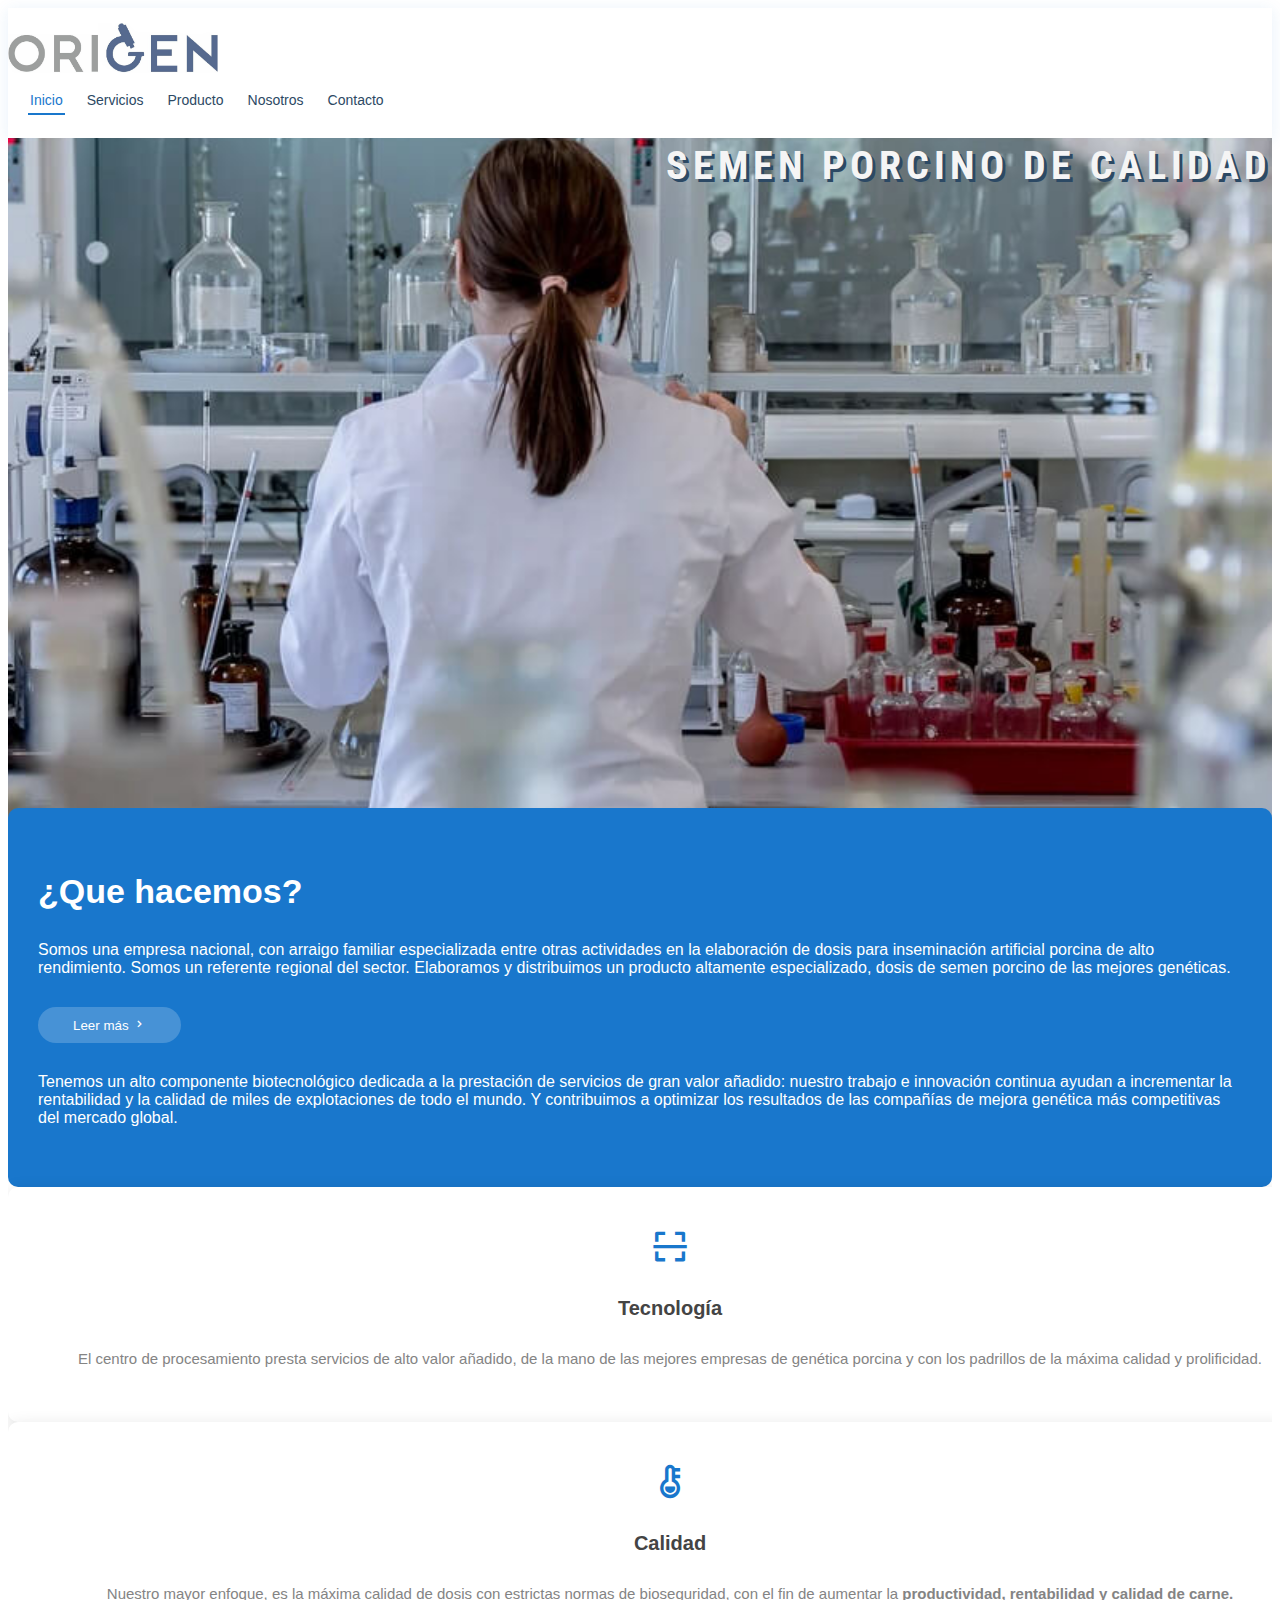
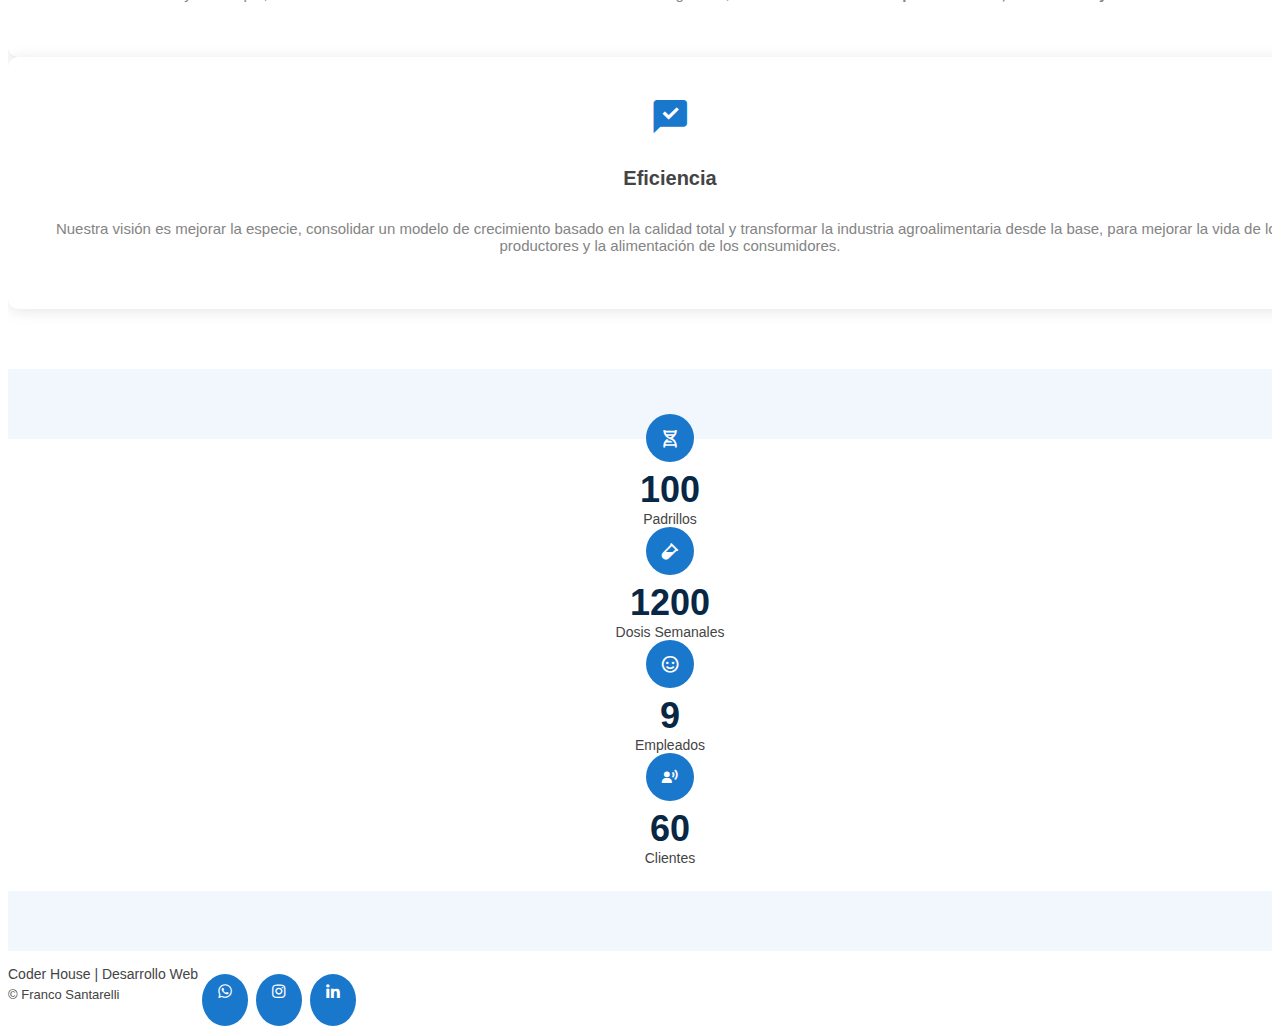
==== commit fc5e6b62: "Mixin" ====
--- a/index.html
+++ b/index.html
@@ -15,7 +15,10 @@
 
     <!-- Google Fonts -->
 
+    <link rel="preconnect" href="https://fonts.googleapis.com">
+    <link rel="preconnect" href="https://fonts.gstatic.com" crossorigin>
     <link href="https://fonts.googleapis.com/css2?family=Orbitron&display=swap" rel="stylesheet">
+    <link href="https://fonts.googleapis.com/css2?family=Roboto+Condensed&display=swap" rel="stylesheet">
 
     <!-- Boostrap por CDN-->
 
@@ -37,12 +40,13 @@
 
 <body>
 
-    <!--  Header  -->
+    <!--  Header  --> 
 
     <header id="header" class="fixed-top">
         <div class="container d-flex align-items-center">
 
-            <h1 class="logo me-auto"><a href="./index.html">Ori<strong>Gen</strong></a></h1>
+            <!-- <h1 class="logo me-auto"><a href="./index.html">Ori<strong>Gen</strong></a></h1> -->
+            <a href="./index.html" class="logo me-auto"><img src="./assets/img/logo.jpeg" alt="" class="img-fluid"></a>
 
             <nav id="navbar" class="navbar order-last order-lg-0">
                 <ul>
--- a/assets/css/styles.css
+++ b/assets/css/styles.css
@@ -23,6 +23,10 @@
   font-family: "Raleway", sans-serif;
 }
 
+/* Mixins */
+/* Boton Formulario */
+/* Hover iconos direccion, email y telefono */
+/* FIN Mixin */
 /* Contenedores comunes */
 /* Header */
 #header {
@@ -51,7 +55,7 @@
 }
 
 #header .logo img {
-  max-height: 40px;
+  max-height: 50px;
 }
 
 #header.header-scrolled {
@@ -101,10 +105,6 @@
   overflow: hidden;
 }
 
-.section-bg {
-  background-color: #f1f7fd;
-}
-
 .section-title {
   text-align: center;
   padding-bottom: 30px;
@@ -120,28 +120,6 @@
   margin-top: 100px;
 }
 
-.section-title h2::before {
-  content: "";
-  position: absolute;
-  display: block;
-  width: 120px;
-  height: 1px;
-  background: #ddd;
-  bottom: 1px;
-  left: calc(50% - 60px);
-}
-
-.section-title h2::after {
-  content: "";
-  position: absolute;
-  display: block;
-  width: 40px;
-  height: 3px;
-  background: #1977cc;
-  bottom: 0;
-  left: calc(50% - 20px);
-}
-
 .section-title p {
   margin-bottom: 0;
 }
@@ -161,13 +139,15 @@
 
 #intro h2 {
   margin: 0;
-  font-size: 78px;
+  font-family: "Roboto Condensed", sans-serif;
+  font-size: 40px;
   font-weight: 700;
   line-height: 56px;
+  text-transform: uppercase;
+  letter-spacing: 5px;
   color: whitesmoke;
   text-shadow: 3px 3px #2c4964;
   text-align: right;
-  font-size: xx-large;
 }
 
 #intro .btn-get-started {
@@ -212,12 +192,18 @@
     font-size: 18px;
     line-height: 24px;
     margin-bottom: 30px;
+    text-shadow: 2px 1px #2c4964;
   }
 }
 
 @media (max-height: 600px) {
   #intro {
     height: 110vh;
+  }
+  h2 {
+    line-height: 24px;
+    margin-bottom: 30px;
+    text-shadow: 1px 1px #2c4964;
   }
 }
 
@@ -562,51 +548,6 @@
 .nosotros .member p {
   margin: 10px 0 0 0;
   font-size: 14px;
-}
-
-.nosotros .member .social {
-  margin-top: 12px;
-  display: -webkit-box;
-  display: -ms-flexbox;
-  display: flex;
-  -webkit-box-align: center;
-      -ms-flex-align: center;
-          align-items: center;
-  -webkit-box-pack: start;
-      -ms-flex-pack: start;
-          justify-content: flex-start;
-}
-
-.nosotros .member .social a {
-  -webkit-transition: ease-in-out 0.3s;
-  transition: ease-in-out 0.3s;
-  display: -webkit-box;
-  display: -ms-flexbox;
-  display: flex;
-  -webkit-box-align: center;
-      -ms-flex-align: center;
-          align-items: center;
-  -webkit-box-pack: center;
-      -ms-flex-pack: center;
-          justify-content: center;
-  border-radius: 50px;
-  width: 32px;
-  height: 32px;
-  background: #a0bcd5;
-}
-
-.nosotros .member .social a i {
-  color: #fff;
-  font-size: 16px;
-  margin: 0 2px;
-}
-
-.nosotros .member .social a:hover {
-  background: #1977cc;
-}
-
-.nosotros .member .social a + a {
-  margin-left: 8px;
 }
 
 /* Contacto */
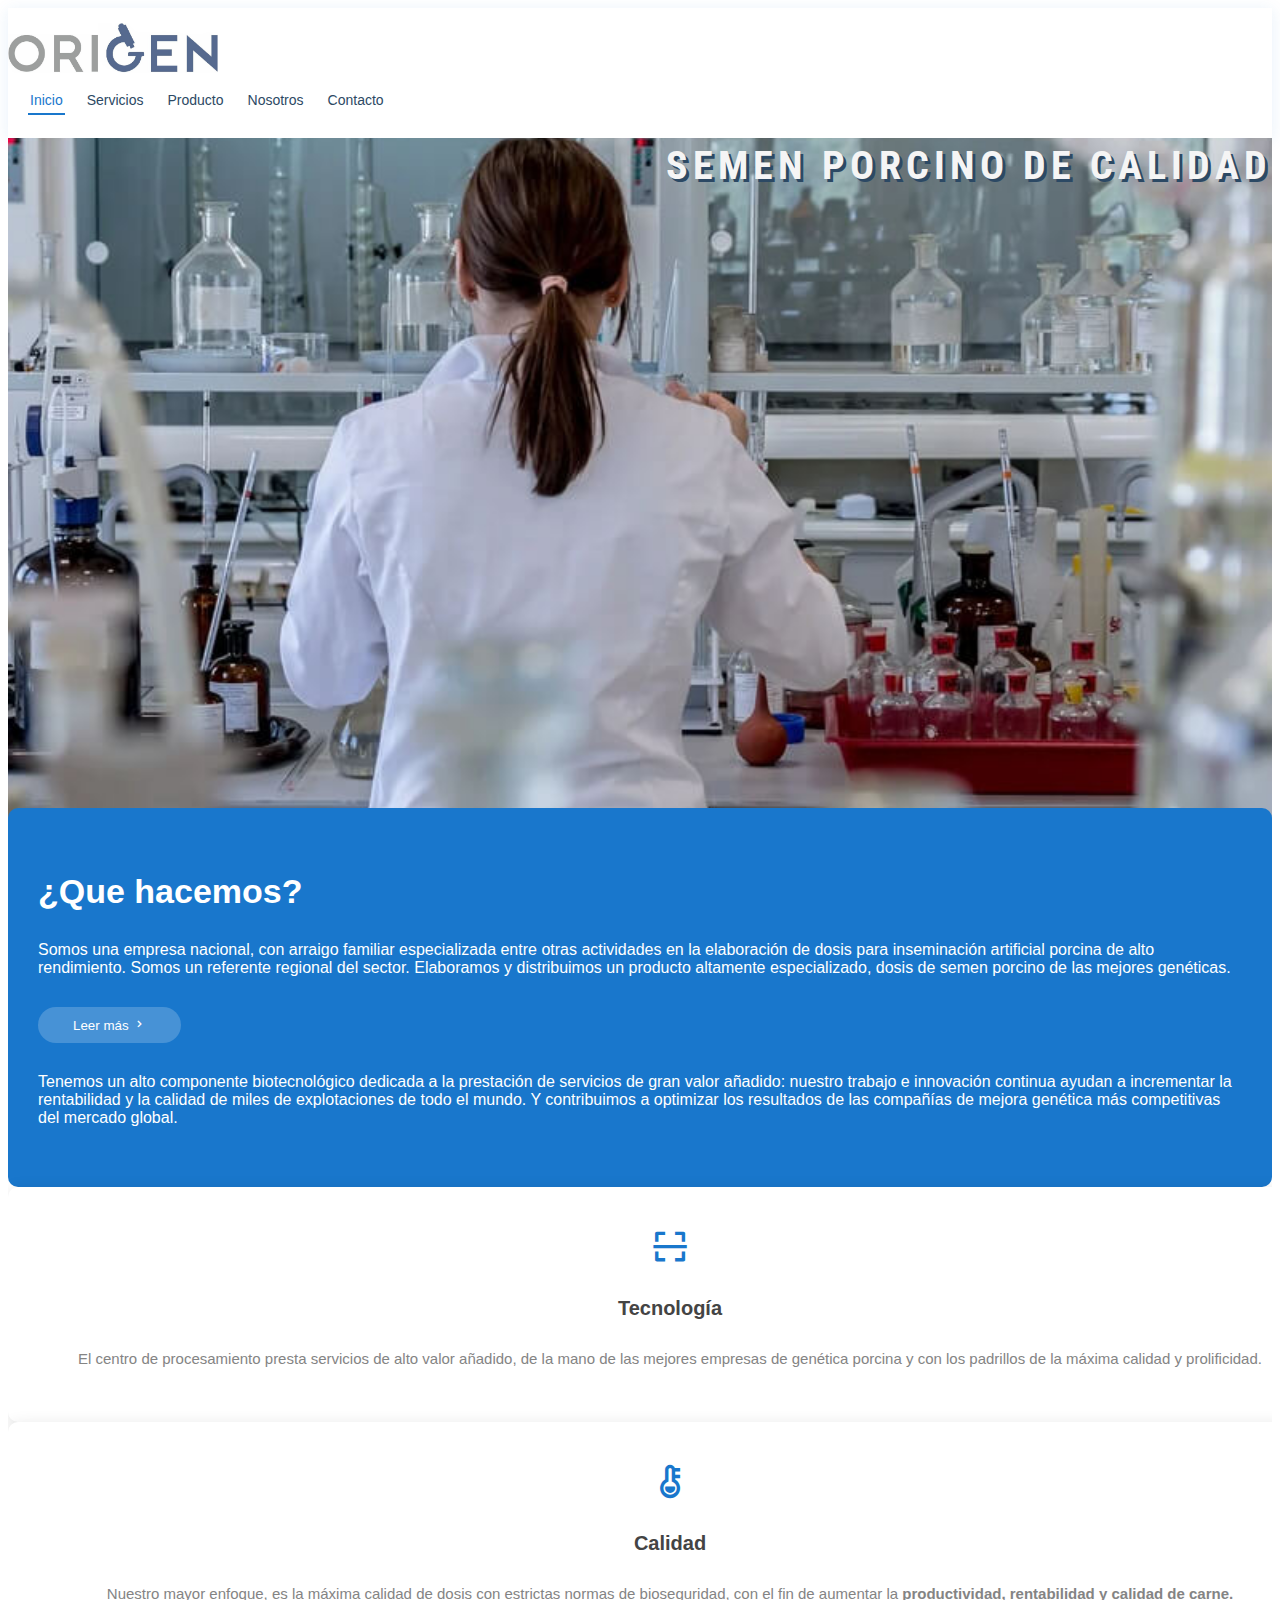
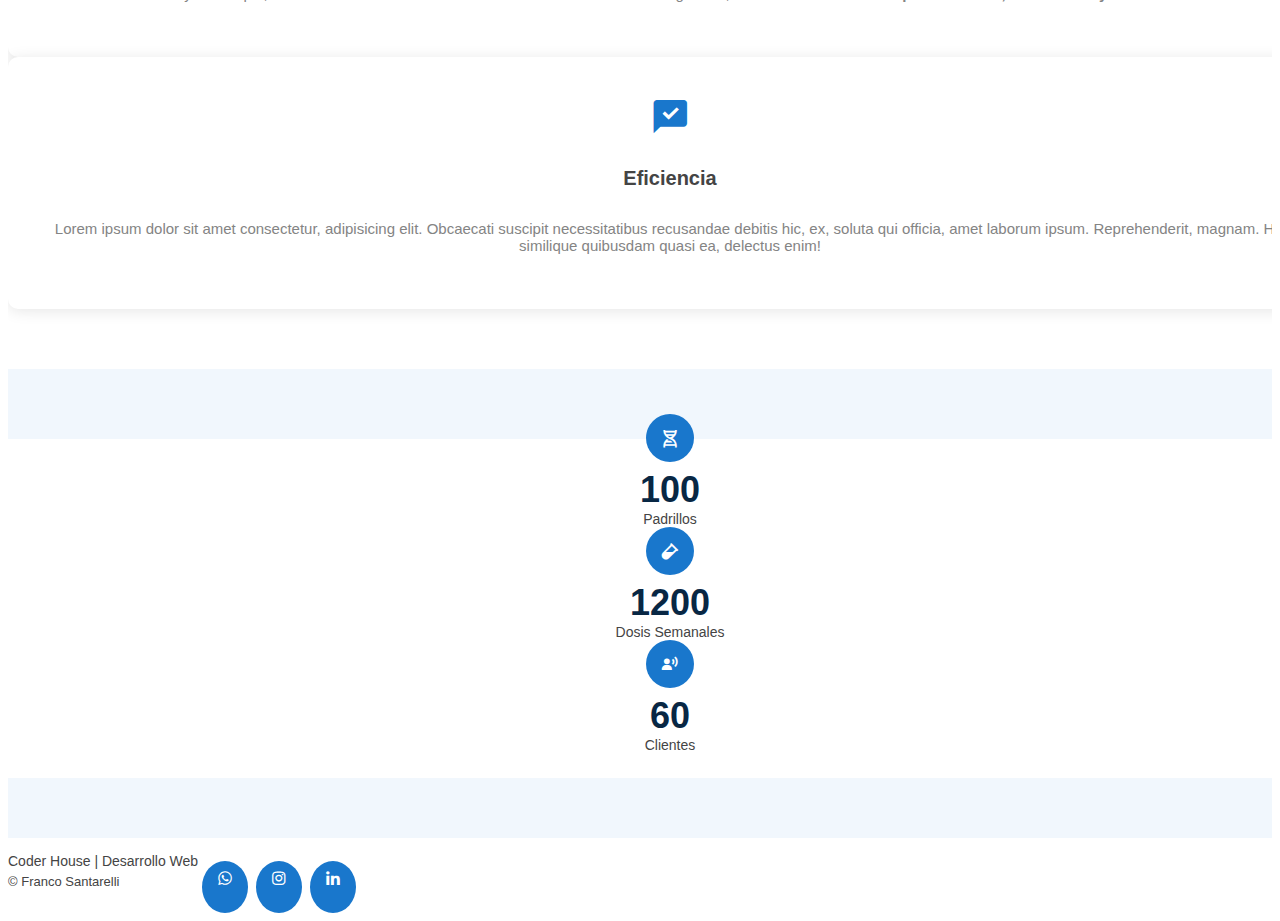
==== commit b9e24c39: "Modificación page "Nosotros"" ====
--- a/index.html
+++ b/index.html
@@ -40,7 +40,7 @@
 
 <body>
 
-    <!--  Header  --> 
+    <!--  Header  -->
 
     <header id="header" class="fixed-top">
         <div class="container d-flex align-items-center">
@@ -156,14 +156,10 @@
                                     <div class="icon-box mt-4 mt-xl-0">
                                         <i class='bx bxs-comment-check'></i>
                                         <h4>Eficiencia</h4>
-                                        <p>Nuestra visión es mejorar la especie, consolidar un modelo de crecimiento
-                                            basado en la
-                                            calidad
-                                            total
-                                            y transformar la industria agroalimentaria desde la base, para mejorar la
-                                            vida de los
-                                            productores y
-                                            la alimentación de los consumidores.</p>
+                                        <p>Lorem ipsum dolor sit amet consectetur, adipisicing elit. Obcaecati suscipit
+                                            necessitatibus recusandae debitis hic, ex, soluta qui officia, amet laborum
+                                            ipsum. Reprehenderit, magnam. Hic similique quibusdam quasi ea, delectus
+                                            enim!</p>
                                     </div>
                                 </div>
                             </div>
@@ -184,7 +180,7 @@
 
                 <div class="row">
 
-                    <div class="col-lg-3 col-md-6">
+                    <div class="col-lg-3 col-md-6 mt-5 mt-lg-0">
                         <div class="count-box">
                             <i class='bx bx-dna'></i>
                             <span>100</span>
@@ -192,19 +188,11 @@
                         </div>
                     </div>
 
-                    <div class="col-lg-3 col-md-6 mt-5 mt-md-0">
+                    <div class="col-lg-3 col-md-6 mt-5 mt-lg-0">
                         <div class="count-box">
                             <i class='bx bxs-vial'></i>
                             <span>1200</span>
                             <p>Dosis Semanales</p>
-                        </div>
-                    </div>
-
-                    <div class="col-lg-3 col-md-6 mt-5 mt-lg-0">
-                        <div class="count-box">
-                            <i class='bx bx-smile'></i>
-                            <span>9</span>
-                            <p>Empleados</p>
                         </div>
                     </div>
 
--- a/assets/css/styles.css
+++ b/assets/css/styles.css
@@ -112,6 +112,16 @@
 
 .section-title h2 {
   font-size: 32px;
+  font-weight: bold;
+  margin-bottom: 20px;
+  padding-bottom: 20px;
+  position: relative;
+  color: #2c4964;
+  margin-top: 100px;
+}
+
+.section-title h3 {
+  font-size: 30px;
   font-weight: bold;
   margin-bottom: 20px;
   padding-bottom: 20px;
@@ -489,6 +499,33 @@
 /* Nosotros */
 .nosotros {
   background: #fff;
+}
+
+.nosotros .icon-boxes .icon-box {
+  text-align: center;
+  border-radius: 10px;
+  background: #fff;
+  -webkit-box-shadow: 0px 2px 15px rgba(0, 0, 0, 0.1);
+          box-shadow: 0px 2px 15px rgba(0, 0, 0, 0.1);
+  padding: 40px 30px;
+  width: 100%;
+}
+
+.nosotros .icon-boxes .icon-box i {
+  font-size: 40px;
+  color: #1977cc;
+  margin-bottom: 30px;
+}
+
+.nosotros .icon-boxes .icon-box h4 {
+  font-size: 20px;
+  font-weight: 700;
+  margin: 0 0 30px 0;
+}
+
+.nosotros .icon-boxes .icon-box p {
+  font-size: 15px;
+  color: #848484;
 }
 
 .nosotros .member {
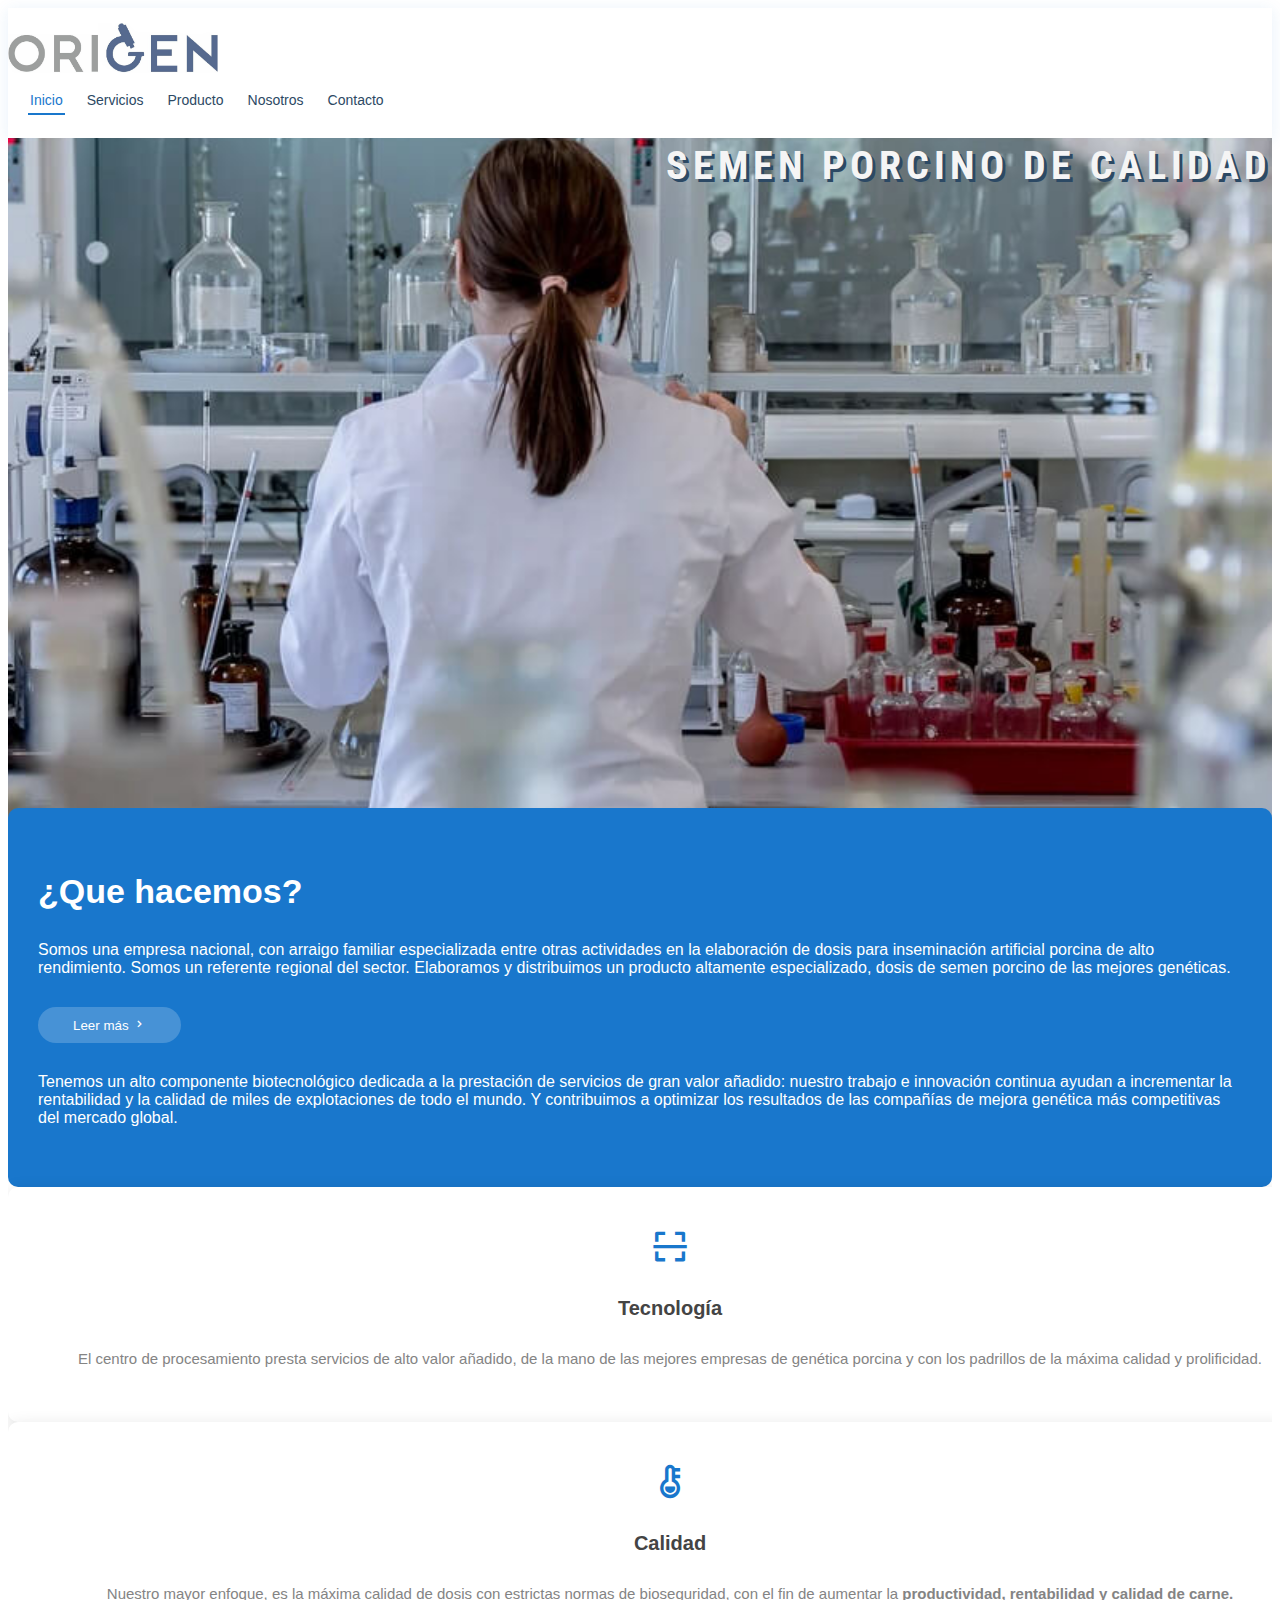
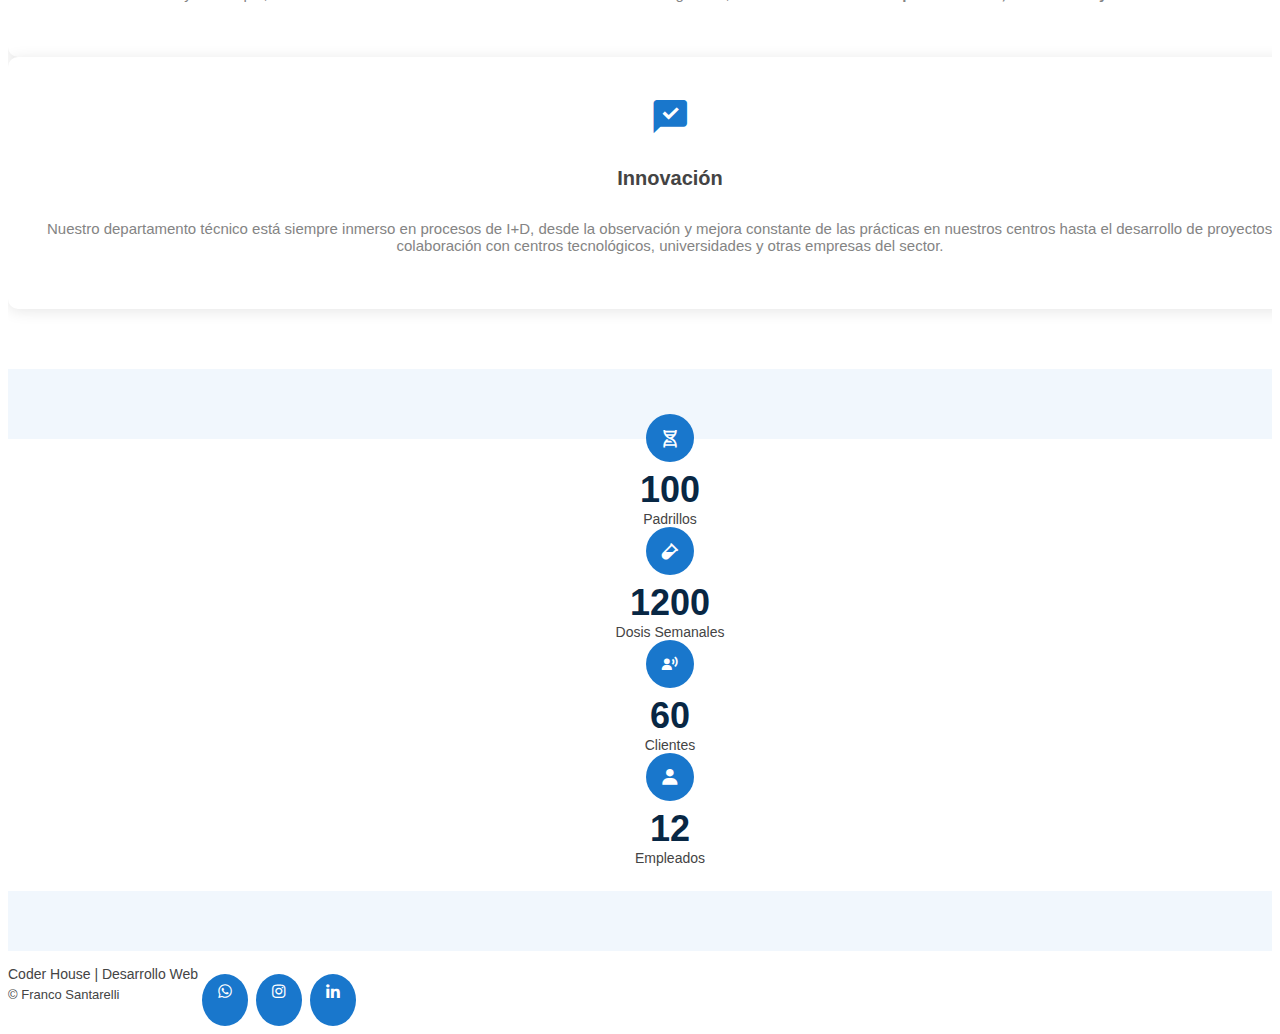
==== commit 08861550: "Modificación Pages Producto y Nosotros" ====
--- a/index.html
+++ b/index.html
@@ -155,11 +155,12 @@
                                 <div class="col-xl-4 d-flex align-items-stretch">
                                     <div class="icon-box mt-4 mt-xl-0">
                                         <i class='bx bxs-comment-check'></i>
-                                        <h4>Eficiencia</h4>
-                                        <p>Lorem ipsum dolor sit amet consectetur, adipisicing elit. Obcaecati suscipit
-                                            necessitatibus recusandae debitis hic, ex, soluta qui officia, amet laborum
-                                            ipsum. Reprehenderit, magnam. Hic similique quibusdam quasi ea, delectus
-                                            enim!</p>
+                                        <h4>Innovación</h4>
+                                        <p>Nuestro departamento técnico está siempre inmerso en procesos de I+D, desde
+                                            la observación y mejora constante
+                                            de las prácticas en nuestros centros hasta el desarrollo de proyectos
+                                            en colaboración con centros tecnológicos, universidades y
+                                            otras empresas del sector.</p>
                                     </div>
                                 </div>
                             </div>
@@ -204,6 +205,14 @@
                         </div>
                     </div>
 
+                    <div class="col-lg-3 col-md-6 mt-5 mt-lg-0">
+                        <div class="count-box">
+                            <i class='bx bxs-user'></i>
+                            <span>12</span>
+                            <p>Empleados</p>
+                        </div>
+                    </div>
+
                 </div>
 
             </div>
@@ -227,7 +236,7 @@
                 </div>
             </div>
             <div class="social-links text-center text-md-right pt-3 pt-md-0">
-                <a href="https://web.whatsapp.com/" class="whatsapp"><i class='bx bxl-whatsapp'></i></a>
+                <a href="https://wa.me/5493329599706" class="whatsapp"><i class='bx bxl-whatsapp'></i></a>
                 <a href="https://www.instagram.com/?hl=es" class="instagram"><i class="bx bxl-instagram"></i></a>
                 <a href="https://www.linkedin.com/" class="linkedin"><i class="bx bxl-linkedin"></i></a>
             </div>
--- a/assets/css/styles.css
+++ b/assets/css/styles.css
@@ -116,7 +116,7 @@
   margin-bottom: 20px;
   padding-bottom: 20px;
   position: relative;
-  color: #2c4964;
+  color: #566a8f;
   margin-top: 100px;
 }
 
@@ -126,8 +126,17 @@
   margin-bottom: 20px;
   padding-bottom: 20px;
   position: relative;
-  color: #2c4964;
+  color: #566a8f;
   margin-top: 100px;
+}
+
+.section-title h4 {
+  font-size: 25px;
+  font-weight: bold;
+  margin-bottom: 5px;
+  padding-bottom: 5px;
+  position: relative;
+  color: #566a8f;
 }
 
 .section-title p {
@@ -482,15 +491,42 @@
 
 .sectionCarousel {
   background-color: #f1f7fd;
-  padding: 5px 0;
+}
+
+.sectionCarousel .carousel-inner .carousel-item {
+  height: 450px;
+}
+
+.sectionCarousel .carousel-inner .carouselFranco {
+  border: 2px solid black;
+}
+
+.sectionCarousel .carousel-inner .carouselFranco .carousel-caption {
+  background: #566a8f9d;
+  border-radius: 5px;
+  padding: 5px;
+}
+
+.sectionCarousel .carousel-inner .carouselFranco .carousel-caption h5 {
+  color: white;
+  text-transform: uppercase;
+  text-shadow: 1px 2px gray;
+  opacity: 0.9;
+  letter-spacing: 1px;
+}
+
+.sectionCarousel .carousel-inner .carouselFranco .carousel-caption h5 p {
+  color: white;
+  text-shadow: 1px 1px grey;
+  opacity: 0.9;
 }
 
 @media (max-width: 992px) {
-  .productos .nav-link {
+  .sectionCarousel .productos .nav-link {
     border: 0;
     padding: 15px;
   }
-  .productos .nav-link.active {
+  .sectionCarousel .productos .nav-link.active {
     color: #fff;
     background: #1977cc;
   }
@@ -504,28 +540,42 @@
 .nosotros .icon-boxes .icon-box {
   text-align: center;
   border-radius: 10px;
-  background: #fff;
+  background: white;
   -webkit-box-shadow: 0px 2px 15px rgba(0, 0, 0, 0.1);
           box-shadow: 0px 2px 15px rgba(0, 0, 0, 0.1);
   padding: 40px 30px;
   width: 100%;
 }
 
-.nosotros .icon-boxes .icon-box i {
-  font-size: 40px;
-  color: #1977cc;
-  margin-bottom: 30px;
-}
-
 .nosotros .icon-boxes .icon-box h4 {
   font-size: 20px;
   font-weight: 700;
   margin: 0 0 30px 0;
+  color: #566a8f;
 }
 
 .nosotros .icon-boxes .icon-box p {
   font-size: 15px;
-  color: #848484;
+  color: #566a8f;
+}
+
+.nosotros .icon-boxes .icon-box:hover {
+  -webkit-transform: scale(1.1);
+  transform: scale(1.1);
+  background: #1977cc;
+  color: whitesmoke;
+}
+
+.nosotros .icon-boxes .icon-box:hover h4 {
+  font-size: 20px;
+  font-weight: 700;
+  margin: 0 0 30px 0;
+  color: whitesmoke;
+}
+
+.nosotros .icon-boxes .icon-box:hover p {
+  font-size: 15px;
+  color: whitesmoke;
 }
 
 .nosotros .member {
